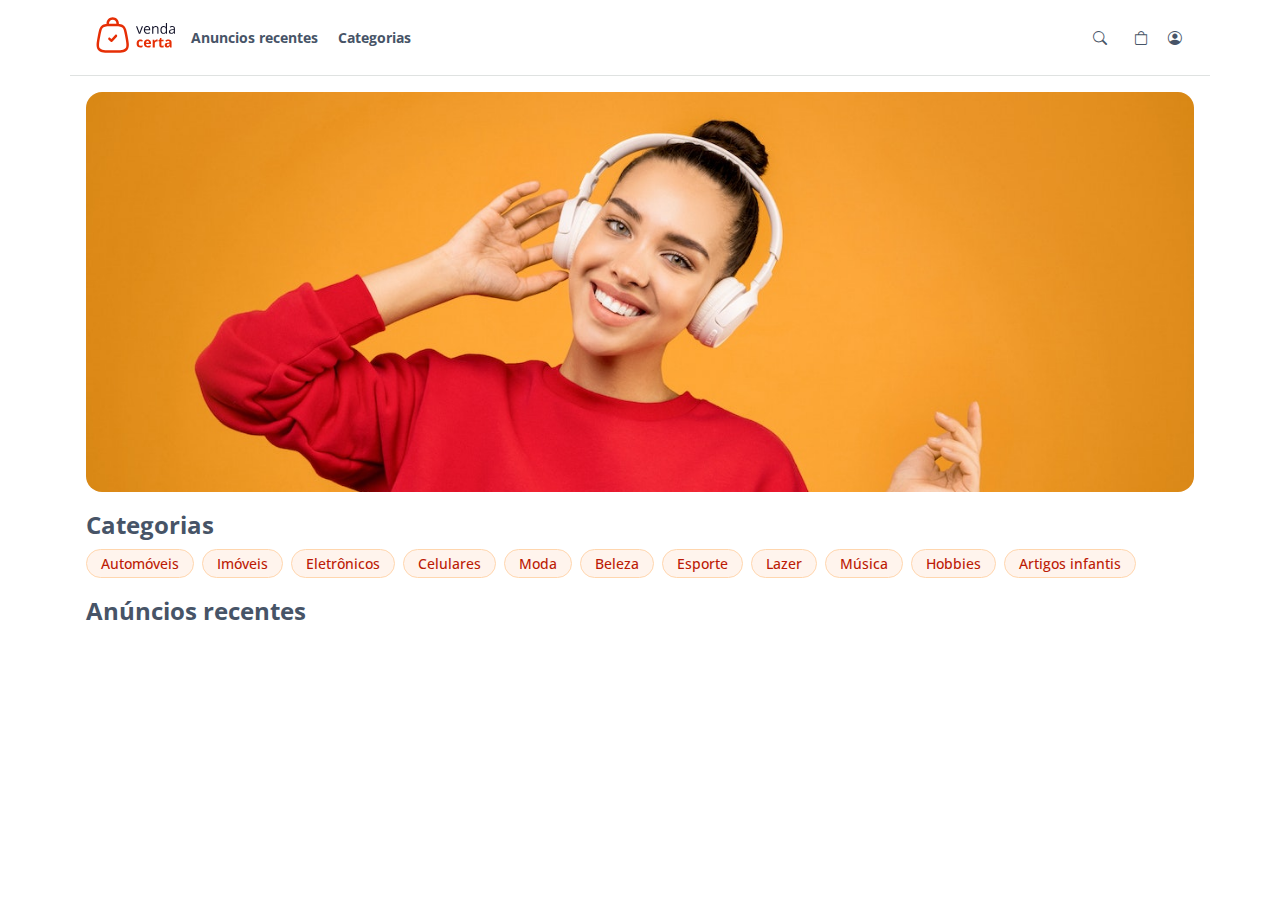
==== index.html @ 7d5f9c51 "[ADD] Category section" ====
<!DOCTYPE html>
<html lang="pt-BR">
  <head>
    <meta charset="UTF-8" />
    <meta name="viewport" content="width=device-width, initial-scale=1.0" />
    <link rel="stylesheet" href="/style/main.css" />
    <link rel="stylesheet" href="/style/navbar.css" />

    <link
      rel="shortcut icon"
      href="./assets/logo/favicon.ico"
      type="image/x-icon"
    />

    <!-- Bootstrap Icons -->
    <link
      rel="stylesheet"
      href="https://cdn.jsdelivr.net/npm/bootstrap-icons@1.10.5/font/bootstrap-icons.css"
    />
    <title>Venda Certa</title>
  </head>

  <body>
    <header>
      <nav class="navbar container">
        <a href="#" class="navbar__logo">
          <img src="./assets/logo/logo-default.svg" alt="Venda Certa logo" height="50"/>
        </a>

        <ul class="navbar__links list--none list--inline">
          <li class="navbar__link">
            <a href="#recent-announcements" class="link--no-underline"
              >Anuncios recentes</a
            >
          </li>
          <li class="navbar__link">
            <a href="#category" class="link--no-underline">Categorias</a>
          </li>
        </ul>

        

        <ul class="navbar__cta list--none list--inline">
          <li>
            <button class="fab fab--md" onclick="modalSearchbar()">
              <i class="bi bi-search"></i>
            </button>
          </li>

          <li class="navbar__link">
            <a href="#" class="link--no-underline"
              ><i class="bi bi-bag"></i></a
            >
          </li>
          <li class="navbar__link">
            <a href="login.html" class="link--no-underline"
              ><i class="bi bi-person-circle"></i></a
            >
          </li>

          <li>
            <button class="fab fab--md navbar__toggle" onclick="openHamburgerMenu()">
              <i class="bi bi-list"></i>
            </button>
          </li>
        </ul>

        
      </nav>
    </header>

    <main>
      <div id="searchbar" class="search-wrapper">
        <form method="post">
          <div class="container search-wrapper__button--close">
            <!-- CLOSE MODAL BUTTON -->
            <button type="button"
              class="fab fab--white fab--xl"
              onclick="closeModalSearchbar()"
            >
              <i class="bi bi-x-lg"></i>
            </button>
          </div>
          <div class="container search-wrapper__dropdown">
            <div class="search-wrapper__fields">
              <!-- FILTER BUTTON -->
              <button type="button"
                class="search-wrapper__button--filter button--md button-icon--right"
                onclick="openSearchDrowpdown()"
              >
                Filtrar <i class="bi bi-filter"></i>
              </button>

              <!-- FILTER INPUT -->
              <input
                class="input--md search-wrapper__input"
                type="text"
                name="search-input"
                id="search-input"
                placeholder="Procurar por..."
              />

              <!-- SUBMIT BUTTON -->
              <button type="submit"
                class="search-wrapper__button--submit button--primary button--md fab--sm"
              >
                <i class="bi bi-search"></i>
              </button>
            </div>

            <!-- DROPDOWN -->
            <div id="searchbar-dropdown" class="search-wrapper__filters">
              <h3 class="section__title">Filtrar por:</h3>
              <section>
                <h4 class="section__subtitle">Palavra chave</h4>

                <div class="radio-inputs">
                  <label class="radio">
                    <input type="radio" id="title" name="key-word" value="title" checked="" />
                    <span class="name">Título</span>
                  </label>
                  <label class="radio">
                    <input type="radio" id="description" name="key-word" value="description"/>
                    <span class="name">Descrição</span>
                  </label>
                </div>
              </section>

              <section>
                <h4 class="section__subtitle">Valor</h4>

                <div class="form-field--inline">
                  <div class="form-field">
                    <label for="min-value">Mínimo</label>
                    <input
                      class="input--md"
                      type="text"
                      name="min-value"
                      id="min-value"
                    />
                  </div>
                  <div class="form-field">
                    <label for="max-value">Máximo</label>
                    <input
                      class="input--md"
                      type="text"
                      name="max-value"
                      id="max-value"
                    />
                  </div>
                </div>
              </section>

              <section>
                <h4 class="section__subtitle">Categoria</h4>

                <div class="form-field">
                  <select class="input--md" name="category" id="category">
                    <option value="">Todas as categorias</option>
                    <option value="automoveis">Automóveis</option>
                    <option value="imoveis">Imóveis</option>
                    <option value="eletronicos">Eletrônicos</option>
                    <option value="celulares">Celulares</option>
                    <option value="moda">Moda</option>
                    <option value="beleza">Beleza</option>
                    <option value="esporte">Esporte</option>
                    <option value="lazer">Lazer</option>
                    <option value="musica">Música</option>
                    <option value="hobbies">Hobbies</option>
                    <option value="artigos-infantis">Artigos infantis</option>
                  </select>
                </div>
              </section>
            </div>
          </div>
        </form>
      </div>

      <section class="container">
        <div class="hero"></div>
      </section>

      <!-- <div class="container">
        <span class="badge badge--blue"> Computadores </span>
        <span class="badge badge--green"> Celulares </span>
        <span class="badge badge--orange"> Eletrônicos </span>
        <ul class="breadcrumb list--none list--inline">
          <li class="breadcrumb__link">
            <a class="link--no-underline" href="#">Home</a>
          </li>
          <li class="breadcrumb__link">
            <a class="link--no-underline" href="#">Anúncios</a>
          </li>
          <li class="breadcrumb__link breadcrumb__link--active">
            <a class="link--no-underline" href="#">Categorias</a>
          </li>
        </ul>
      </div> -->

      <section class="container">
        <div id="category" class="category">
          <h2 class="section__title">Categorias</h2>
  
          <ul class="category__list list--none list--inline">
            <li class="badge badge--orange">Automóveis</li>
            <li class="badge badge--orange">Imóveis</li>
            <li class="badge badge--orange">Eletrônicos</li>
            <li class="badge badge--orange">Celulares</li>
            <li class="badge badge--orange">Moda</li>
            <li class="badge badge--orange">Beleza</li>
            <li class="badge badge--orange">Esporte</li>
            <li class="badge badge--orange">Lazer</li>
            <li class="badge badge--orange">Música</li>
            <li class="badge badge--orange">Hobbies</li>
            <li class="badge badge--orange">Artigos infantis</li>
          </ul>
        </div>
      </section>

      <section class="container">
        <div id="recent-announcements" class="recent-announcements">
          <h2 class="section__title">Anúncios recentes</h2>
        </div>
      </section>
    </main>

    <footer></footer>

    <script src="./js/searchbar-modal.js"></script>
    <script src="./js/searchbar-dropdown.js"></script>
    <script src="./js/hamburger-menu.js"></script>
  </body>
</html>
---- style/main.css ----
/* X-Small devices (portrait phones, less than 576px)
 No media query for `xs` since this is the default in Bootstrap */

@import url("https://fonts.googleapis.com/css2?family=Open+Sans:ital,wght@0,300;0,400;0,500;0,600;0,700;0,800;1,300;1,400;1,500;1,600;1,700;1,800&display=swap");

:root {
  --orange-25: #fff9f5;
  --orange-50: #fff4ed;
  --orange-100: #ffe6d5;
  --orange-200: #ffd6ae;
  --orange-300: #ff9c66;
  --orange-400: #ff692e;
  --orange-500: #ff4405;
  --orange-600: #e62e05;
  --orange-700: #bc1b06;
  --orange-800: #97180c;
  --orange-900: #771a0d;
  --orange-950: #57130a;

  --red-25: #fffbfa;
  --red-50: #fef3f2;
  --red-100: #fee4e2;
  --red-200: #fecdca;
  --red-300: #fda29b;
  --red-400: #f97066;
  --red-500: #f04438;
  --red-600: #d92d20;
  --red-700: #b42318;
  --red-800: #912018;
  --red-900: #7a271a;
  --red-950: #55160c;

  --gray-25: #fcfcfd;
  --gray-50: #f9fafb;
  --gray-100: #f2f4f7;
  --gray-200: #eaecf0;
  --gray-300: #d0d5dd;
  --gray-400: #98a2b3;
  --gray-500: #667085;
  --gray-600: #475467;
  --gray-700: #344054;
  --gray-900: #101828;
  --gray-950: #0c111d;
}

* {
  box-sizing: border-box;
  margin: 0;
  padding: 0;

  font-family: "Open Sans", sans-serif;
  color: var(--gray-600);
}

h1,
h2,
h3,
h4,
h5 {
  color: var(--gray-900);
}

.list--none {
  list-style-type: none;
}

.list--inline li {
  display: inline-block;
}

.link--no-underline {
  text-decoration: none;
}

/* BUTTONS */
button {
  border-radius: 8px;
  border: none;
  cursor: pointer;
  font-weight: 600;
}

.button--sm {
  height: 37px;
  padding: 8px 12px;
  font-size: 14px;
}

.button--md {
  height: 41px;
  padding: 10px 20px;
  font-size: 14px;
}

.button--lg {
  height: 48px;
  padding: 12px 20px;
  font-size: 16px;
}

.button-icon--left i {
  margin-right: 8px;
}

.button-icon--right i {
  margin-left: 8px;
}

.fab {
  background-color: transparent;
}

.fab--xs {
  border-radius: 100%;
  width: 32px;
  height: 32px;
  padding: 4px;
  font-size: 12px;
}

.fab--sm {
  border-radius: 100%;
  width: 40px;
  height: 40px;
  padding: 8px;
  font-size: 14px;
}

.fab--md {
  border-radius: 100%;
  width: 44px;
  height: 44px;
  padding: 10px;
  font-size: 14px;
}

.fab--lg {
  border-radius: 100%;
  width: 48px;
  height: 48px;
  padding: 12px;
  font-size: 16px;
}

.fab--xl {
  border-radius: 100%;
  width: 52px;
  height: 52px;
  padding: 14px;
  font-size: 16px;
}

.fab--white i {
  color: #fff;
}

.fab:hover i {
  color: var(--orange-600);
}

.button--primary {
  color: #fff;
  background-color: var(--orange-600);
}

.button--primary:hover {
  background-color: var(--orange-700);
}

.button--primary:focus {
  outline: 3px solid var(--orange-100);
}

.button--primary:disabled {
  background-color: var(--orange-200);
}

.button--primary i {
  color: #fff;
}

.button--secundary {
  color: var(--orange-700);
  background-color: #fff;
}

.button--secundary:hover {
  color: var(--orange-800);
  background-color: var(--orange-50);
}

.button--secundary:focus {
  color: var(--orange-700);
  background-color: var(--orange-100);
}

.button--secundary:disabled {
  color: var(--gray-300);
  background-color: #fff;
}

.button--outline {
  color: var(--gray-700);
  background-color: #fff;
  border: 1px solid var(--orange-300);
}

.button--outline:hover {
  background-color: var(--orange-50);
}

.button--outline:focus {
  background-color: #fff;
  border: 1px solid var(--orange-300);
  outline: 3px solid var(--orange-100);
}

.button--outline:disabled {
  color: var(--gray-300);
  background-color: #fff;
  border: 1px solid var(--orange-200);
}

/* FORM */
.form-field {
  display: flex;
  flex-direction: column;
  gap: 6px;
  margin-bottom: 24px;
}

.form-field--inline {
  display: flex;
  flex-direction: row;
  margin-bottom: 16px;
}

.label {
  color: var(--gray-700);
  font-weight: 500;
}

.hint {
  color: var(--gray-600);
  font-size: 14px;
  font-style: normal;
  font-weight: 400;
  line-height: 20px;
}

.hint--error {
  color: var(--red-500);
  font-size: 14px;
  font-style: normal;
  font-weight: 400;
  line-height: 20px;
}

::placeholder {
  color: var(--gray-500);
}

input:is([type=text], [type=email], [type=password], [type=search]),
select,
textarea {
  background-color: #fff;
  border-radius: 8px;
  border: 1px solid var(--gray-300);
  box-shadow: 0px 1px 2px 0px rgba(16, 24, 40, 0.05);
  font: normal 16px/120% "Open Sans", sans-serif;
  color: var(--gray-900);
}

input:focus-visible,
select:focus-visible,
textarea:focus-visible {
  border: 1px solid var(--orange-300);
  box-shadow: 0px 0px 0px 4px var(--orange-100),
    0px 1px 2px 0px rgba(16, 24, 40, 0.05);
  outline: none;
}

input:invalid,
select:invalid,
textarea:invalid {
  border: 1px solid var(--red-300);
  box-shadow: 0px 1px 2px 0px rgba(16, 24, 40, 0.05);
  outline: none;
}

input:invalid:focus-visible {
  box-shadow: 0px 0px 0px 4px var(--red-100),
    0px 1px 2px 0px rgba(16, 24, 40, 0.05);
}

.input--md {
  padding: 10px 14px;
}

/* BREADCRUMB */
.breadcrumb__link a {
  color: var(--gray-600);
  font-weight: 500;
}

.breadcrumb__link::after {
  content: url(../assets/icons/chevron-right.svg);
  margin: 0 8px;
}

.breadcrumb__link:last-child:after {
  content: none;
}

.breadcrumb__link--active a {
  color: var(--gray-700);
  font-weight: 600;
}

/* BADGES */
.badge {
  font-size: 14px;
  font-weight: 500;

  margin-right: 8px;
  padding: 4px 14px;
  border: 1px solid;
  border-radius: 16px;
  white-space: nowrap;
}

.badge--orange {
  background-color: var(--orange-50);
  border-color: var(--orange-200);
  color: var(--orange-700);
}

/* SEARCHBAR */
.search-wrapper {
  display: none;
  position: fixed;
  z-index: 1;
  left: 0;
  top: 0;
  width: 100%;
  height: 100%;
  overflow: auto;
  background-color: rgb(0, 0, 0);
  background-color: rgba(0, 0, 0, 0.6);

  padding: 8px;
}

.search-wrapper__fields {
  display: flex;
  justify-content: space-between;
  align-items: center;
  background-color: #fff;
  border-radius: 25px;
}

.search-wrapper__fields input {
  width: calc(100% - 150px);
  border: none;
  box-shadow: none;
}

:is(.search-wrapper__fields) :is(button, input):focus-visible {
  border: none;
  box-shadow: none;
  outline: none;
}

.search-wrapper__fields button:active {
  border: none;
  box-shadow: none;
  outline: none;
}

.search-wrapper__button--filter,
.search-wrapper__button--submit {
  height: 41px;
  border-radius: 25px;
}

.search-wrapper__button--close {
  display: flex;
  justify-content: end;
}

.search-wrapper__dropdown {
  position: relative;
}

.search-wrapper__filters {
  display: none;
  position: absolute;
  top: 48px;

  width: 100%;
  background-color: #fff;
  border-radius: 16px;
  padding: 16px;
}

.search-wrapper__filters > section {
  margin-bottom: 16px;
}

.category {
  margin-bottom: 16px;
}

.category__list {
  display: flex;
  flex-wrap: nowrap;
  justify-content: flex-start;
  align-items: center;
  overflow: auto;
}

/* GENERAL CLASSES */

.section__title {
  color: var(--gray-600);
  margin-bottom: 8px;
}

.section__subtitle {
  color: var(--gray-600);
  margin-bottom: 8px;
}

/* HERO */

.hero {
  width: 100%;
  height: 400px;
  background: var(--orange-100) url("../assets/images/girl-headphone.jpg") no-repeat center;
  background-size: cover;
  margin: 16px 0;
}

main > section {
  padding: 0 16px;
}

/* BOOTSTRAP CLASSES */
.w-100 {
  width: 100%;
}

.vw-100 {
  width: 100vw;
}

.vh-100 {
  width: 100vh;
}

.show {
  display: block;
}
.open {
  display: flex !important;
}

.container,
.container-sm,
.container-md,
.container-lg,
.container-xl,
.container-xxl,
.container-fluid {
  width: 100%;
  margin: auto;
}

.radio-inputs {
  position: relative;
  display: flex;
  flex-wrap: wrap;
  border-radius: 8px;
  background-color: var(--gray-50);
  box-shadow: 0px 1px 2px 0px rgba(16, 24, 40, 0.05);
  padding: 4px;
  max-width: 100%;
  font-size: 14px;
}

.radio-inputs .radio {
  flex: 1 1 auto;
  text-align: center;
}

.radio-inputs .radio input {
  display: none;
}

.radio-inputs .radio .name {
  display: flex;
  cursor: pointer;
  align-items: center;
  justify-content: center;
  border-radius: 8px;
  border: none;
  padding: 10px 20px;
  height: 41px;
  color: var(--gray-700);
  transition: all .15s ease-in-out;
}

.radio-inputs .radio input:checked+.name {
  color: var(--orange-700);
  background-color: var(--orange-100);
  font-family: 600;
}

.form-field--inline {
  display: flex;
  flex-wrap: wrap;
  gap: 8px;
}
.form-field--inline .form-field {
  flex: 1;
  margin: 0;
}




/* Small devices (landscape phones, 576px and up) */
@media (min-width: 576px) {

  .container,
  .container-sm {
    width: 540px;
  }

  .container-md,
  .container-lg,
  .container-xl,
  .container-xxl,
  .container-fluid {
    width: 100%;
  }
}

/* Medium devices (tablets, 768px and up) */
@media (min-width: 768px) {
  .hero {
    border-radius: 16px;
  }

  .container,
  .container-sm,
  .container-md {
    width: 720px;
  }

  .container-lg,
  .container-xl,
  .container-xxl,
  .container-fluid {
    width: 100%;
  }

  .radio-inputs {
    width: calc(50% - 8px);
  }
}

/* Large devices (desktops, 992px and up) */
@media (min-width: 992px) {

  .container,
  .container-sm,
  .container-md,
  .container-lg {
    width: 960px;
  }

  .container-xl,
  .container-xxl,
  .container-fluid {
    width: 100%;
  }
}

/* X-Large devices (large desktops, 1200px and up) */
@media (min-width: 1200px) {

  .container,
  .container-sm,
  .container-md,
  .container-lg,
  .container-xl {
    width: 1140px;
  }

  .container-xxl,
  .container-fluid {
    width: 100%;
  }
}

/* XX-Large devices (larger desktops, 1400px and up) */
@media (min-width: 1400px) {

  .container,
  .container-sm,
  .container-md,
  .container-lg,
  .container-xl,
  .container-xxl {
    width: 1320px;
  }

  .container-fluid {
    width: 100%;
  }
}
---- style/navbar.css ----
header {
    width: 100%;
}

.navbar {
    display: flex;
    flex-wrap: wrap;
    /* justify-content: space-between; */
    align-items: center;
    padding: 10px 16px;
    border-bottom: 1px solid #dfe2e1;
}

.navbar__logo {
    margin-right: auto;
    order: 1;
}

.navbar__cta {
    order: 2;
}

.navbar__links {
    display: none;
    width: 100%;
    /* display: flex; */
    flex-direction: column;
    justify-content: center;
    align-items: flex-end;
    margin-right: auto;
    order: 3;
}

.navbar__link>* {
    font-size: 0.875rem;
    font-weight: 700;
    color: var(--gray-600);
    line-height: 1.8;
    padding: 0.5rem;
}

.navbar__link:hover > .link--no-underline,
.link--no-underline:hover > * {
    color: var(--orange-600);
}

.navbar__toggle {
    display: block;
}


/* Small devices (landscape phones, 576px and up) */
@media (min-width: 576px) {
    .navbar__cta {
        order: 3;
    }
    .navbar__links {
        order: 2;
        width: max-content;
    }
    .navbar__links {
        flex-direction: row;
    }

}

/* Medium devices (tablets, 768px and up) */
@media (min-width: 768px) {
    .navbar__logo {
        margin-right: 0;
    }

    .navbar__links {
        display: block;
    }

    .navbar__toggle {
        display: none;
    }
}

/* Large devices (desktops, 992px and up) */
@media (min-width: 992px) {}

/* X-Large devices (large desktops, 1200px and up) */
@media (min-width: 1200px) {}

/* XX-Large devices (larger desktops, 1400px and up) */
@media (min-width: 1400px) {}
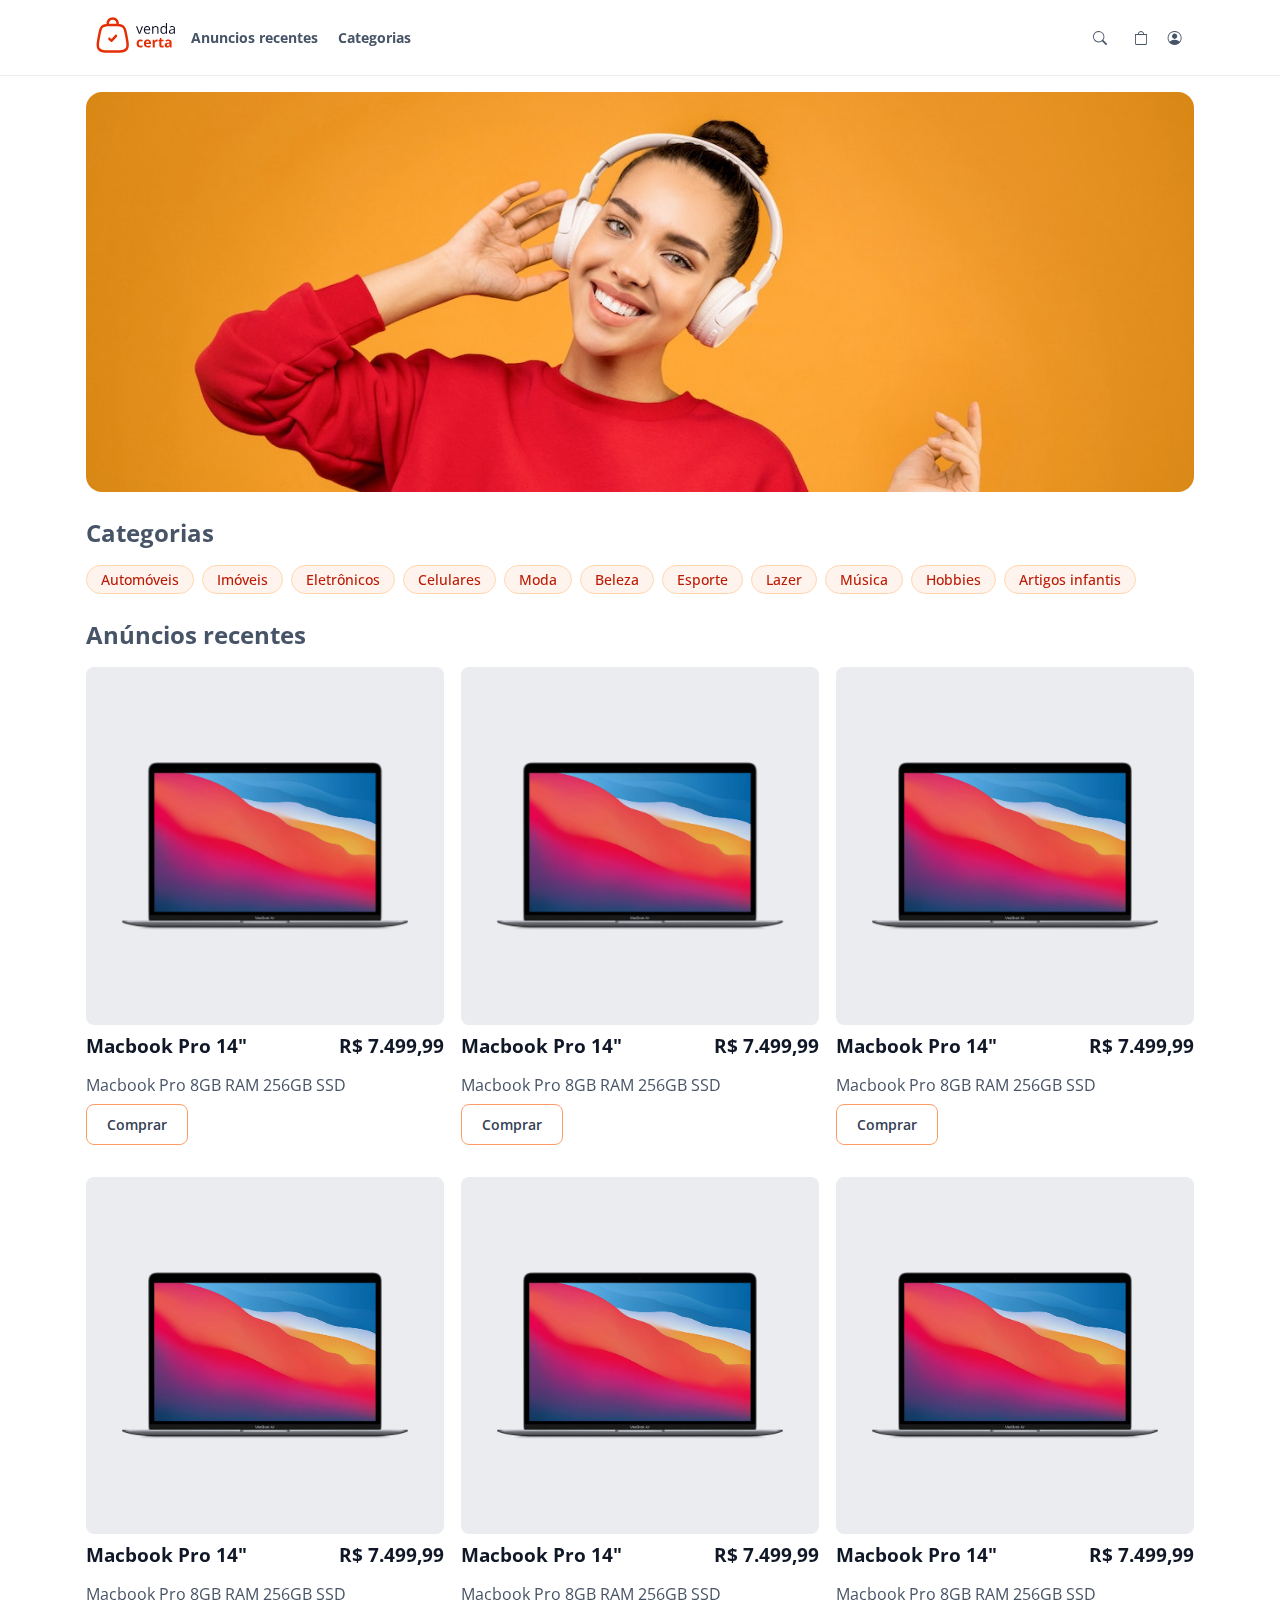
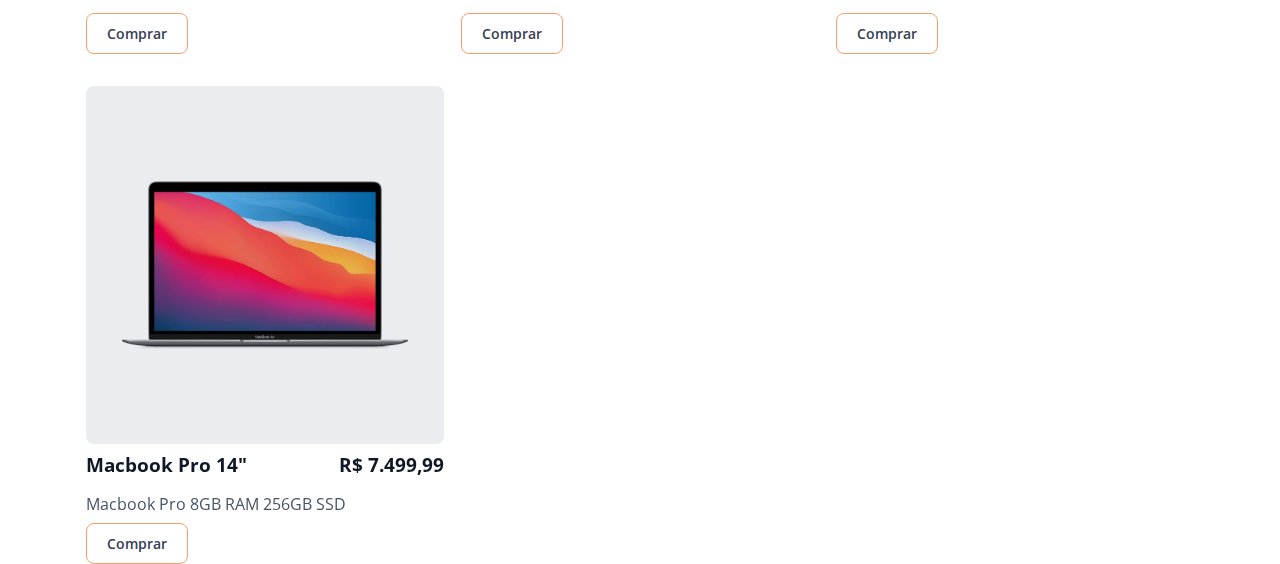
==== commit 5bec7944: "[ADD] Product-card component" ====
--- a/index.html
+++ b/index.html
@@ -24,7 +24,11 @@
     <header>
       <nav class="navbar container">
         <a href="#" class="navbar__logo">
-          <img src="./assets/logo/logo-default.svg" alt="Venda Certa logo" height="50"/>
+          <img
+            src="./assets/logo/logo-default.svg"
+            alt="Venda Certa logo"
+            height="50"
+          />
         </a>
 
         <ul class="navbar__links list--none list--inline">
@@ -34,11 +38,9 @@
             >
           </li>
           <li class="navbar__link">
-            <a href="#category" class="link--no-underline">Categorias</a>
+            <a href="#categories" class="link--no-underline">Categorias</a>
           </li>
         </ul>
-
-        
 
         <ul class="navbar__cta list--none list--inline">
           <li>
@@ -48,24 +50,23 @@
           </li>
 
           <li class="navbar__link">
-            <a href="#" class="link--no-underline"
-              ><i class="bi bi-bag"></i></a
-            >
+            <a href="#" class="link--no-underline"><i class="bi bi-bag"></i></a>
           </li>
           <li class="navbar__link">
             <a href="login.html" class="link--no-underline"
-              ><i class="bi bi-person-circle"></i></a
+              ><i class="bi bi-person-circle"></i
+            ></a>
+          </li>
+
+          <li>
+            <button
+              class="fab fab--md navbar__toggle"
+              onclick="openHamburgerMenu()"
             >
-          </li>
-
-          <li>
-            <button class="fab fab--md navbar__toggle" onclick="openHamburgerMenu()">
               <i class="bi bi-list"></i>
             </button>
           </li>
         </ul>
-
-        
       </nav>
     </header>
 
@@ -74,7 +75,8 @@
         <form method="post">
           <div class="container search-wrapper__button--close">
             <!-- CLOSE MODAL BUTTON -->
-            <button type="button"
+            <button
+              type="button"
               class="fab fab--white fab--xl"
               onclick="closeModalSearchbar()"
             >
@@ -84,7 +86,8 @@
           <div class="container search-wrapper__dropdown">
             <div class="search-wrapper__fields">
               <!-- FILTER BUTTON -->
-              <button type="button"
+              <button
+                type="button"
                 class="search-wrapper__button--filter button--md button-icon--right"
                 onclick="openSearchDrowpdown()"
               >
@@ -101,7 +104,8 @@
               />
 
               <!-- SUBMIT BUTTON -->
-              <button type="submit"
+              <button
+                type="submit"
                 class="search-wrapper__button--submit button--primary button--md fab--sm"
               >
                 <i class="bi bi-search"></i>
@@ -116,11 +120,22 @@
 
                 <div class="radio-inputs">
                   <label class="radio">
-                    <input type="radio" id="title" name="key-word" value="title" checked="" />
+                    <input
+                      type="radio"
+                      id="title"
+                      name="key-word"
+                      value="title"
+                      checked=""
+                    />
                     <span class="name">Título</span>
                   </label>
                   <label class="radio">
-                    <input type="radio" id="description" name="key-word" value="description"/>
+                    <input
+                      type="radio"
+                      id="description"
+                      name="key-word"
+                      value="description"
+                    />
                     <span class="name">Descrição</span>
                   </label>
                 </div>
@@ -198,9 +213,9 @@
       </div> -->
 
       <section class="container">
-        <div id="category" class="category">
+        <div id="categories" class="category">
           <h2 class="section__title">Categorias</h2>
-  
+
           <ul class="category__list list--none list--inline">
             <li class="badge badge--orange">Automóveis</li>
             <li class="badge badge--orange">Imóveis</li>
@@ -220,6 +235,114 @@
       <section class="container">
         <div id="recent-announcements" class="recent-announcements">
           <h2 class="section__title">Anúncios recentes</h2>
+
+          <div class="recent-announcements__list">
+            <a href="" class="product-card link--no-underline">
+              <div class="product-card__thumbnail-wrap">
+                <div class="product-card__image">
+                  <img src="./assets/images/products/macbook.jpg" alt="">
+                </div>
+              </div>
+
+              <div class="product-card__body">
+                <h3 class="product-card__title">Macbook Pro 14"</h3>
+                <h3 class="product-card__price">R$ 7.499,99</h3>
+                <p class="product-card__description">Macbook Pro 8GB RAM 256GB SSD</p>
+
+                <button class="button--md button--outline">Comprar</button>
+              </div>
+            </a>
+            <a href="" class="product-card link--no-underline">
+              <div class="product-card__thumbnail-wrap">
+                <div class="product-card__image">
+                  <img src="./assets/images/products/macbook.jpg" alt="">
+                </div>
+              </div>
+
+              <div class="product-card__body">
+                <h3 class="product-card__title">Macbook Pro 14"</h3>
+                <h3 class="product-card__price">R$ 7.499,99</h3>
+                <p class="product-card__description">Macbook Pro 8GB RAM 256GB SSD</p>
+
+                <button class="button--md button--outline">Comprar</button>
+              </div>
+            </a>
+            <a href="" class="product-card link--no-underline">
+              <div class="product-card__thumbnail-wrap">
+                <div class="product-card__image">
+                  <img src="./assets/images/products/macbook.jpg" alt="">
+                </div>
+              </div>
+
+              <div class="product-card__body">
+                <h3 class="product-card__title">Macbook Pro 14"</h3>
+                <h3 class="product-card__price">R$ 7.499,99</h3>
+                <p class="product-card__description">Macbook Pro 8GB RAM 256GB SSD</p>
+
+                <button class="button--md button--outline">Comprar</button>
+              </div>
+            </a>
+            <a href="" class="product-card link--no-underline">
+              <div class="product-card__thumbnail-wrap">
+                <div class="product-card__image">
+                  <img src="./assets/images/products/macbook.jpg" alt="">
+                </div>
+              </div>
+
+              <div class="product-card__body">
+                <h3 class="product-card__title">Macbook Pro 14"</h3>
+                <h3 class="product-card__price">R$ 7.499,99</h3>
+                <p class="product-card__description">Macbook Pro 8GB RAM 256GB SSD</p>
+
+                <button class="button--md button--outline">Comprar</button>
+              </div>
+            </a>
+            <a href="" class="product-card link--no-underline">
+              <div class="product-card__thumbnail-wrap">
+                <div class="product-card__image">
+                  <img src="./assets/images/products/macbook.jpg" alt="">
+                </div>
+              </div>
+
+              <div class="product-card__body">
+                <h3 class="product-card__title">Macbook Pro 14"</h3>
+                <h3 class="product-card__price">R$ 7.499,99</h3>
+                <p class="product-card__description">Macbook Pro 8GB RAM 256GB SSD</p>
+
+                <button class="button--md button--outline">Comprar</button>
+              </div>
+            </a>
+            <a href="" class="product-card link--no-underline">
+              <div class="product-card__thumbnail-wrap">
+                <div class="product-card__image">
+                  <img src="./assets/images/products/macbook.jpg" alt="">
+                </div>
+              </div>
+
+              <div class="product-card__body">
+                <h3 class="product-card__title">Macbook Pro 14"</h3>
+                <h3 class="product-card__price">R$ 7.499,99</h3>
+                <p class="product-card__description">Macbook Pro 8GB RAM 256GB SSD</p>
+
+                <button class="button--md button--outline">Comprar</button>
+              </div>
+            </a>
+            <a href="" class="product-card link--no-underline">
+              <div class="product-card__thumbnail-wrap">
+                <div class="product-card__image">
+                  <img src="./assets/images/products/macbook.jpg" alt="">
+                </div>
+              </div>
+
+              <div class="product-card__body">
+                <h3 class="product-card__title">Macbook Pro 14"</h3>
+                <h3 class="product-card__price">R$ 7.499,99</h3>
+                <p class="product-card__description">Macbook Pro 8GB RAM 256GB SSD</p>
+
+                <button class="button--md button--outline">Comprar</button>
+              </div>
+            </a>
+          </div>
         </div>
       </section>
     </main>
--- a/style/main.css
+++ b/style/main.css
@@ -52,6 +52,10 @@
   color: var(--gray-600);
 }
 
+/* body {
+  min-height: 100%;
+} */
+
 h1,
 h2,
 h3,
@@ -403,7 +407,7 @@
   padding: 16px;
 }
 
-.search-wrapper__filters > section {
+.search-wrapper__filters>section {
   margin-bottom: 16px;
 }
 
@@ -423,7 +427,7 @@
 
 .section__title {
   color: var(--gray-600);
-  margin-bottom: 8px;
+  margin: 24px 0 16px;
 }
 
 .section__subtitle {
@@ -441,9 +445,83 @@
   margin: 16px 0;
 }
 
-main > section {
+main>section {
   padding: 0 16px;
 }
+
+.recent-announcements__list {
+  display: flex;
+  flex-wrap: wrap;
+  justify-content: space-between;
+  align-items: flex-start;
+  gap: 32px 8px;
+}
+
+.product-card {
+  max-width: calc(50% - 8px);
+}
+
+.product-card__thumbnail-wrap {
+  padding-top: 100%;
+  position: relative;
+  background-color: var(--gray-200);
+  border-radius: 8px;
+}
+
+
+.product-card__image {
+  position: absolute;
+  top: 0;
+  left: 0;
+  bottom: 0;
+  right: 0;
+  border-radius: 8px;
+
+  display: flex;
+  justify-content: center;
+  align-items: center;
+}
+
+.product-card__image>img {
+  width: 80%;
+  mix-blend-mode: multiply;
+  transition: all .2s ease-in-out;
+}
+
+.product-card:hover .product-card__image>img {
+  transform: scale(1.1);
+}
+
+.product-card__body {
+  display: flex;
+  flex-wrap: wrap;
+}
+
+.product-card__title {
+  flex-basis: 50%;
+  margin: 8px 0;
+  white-space: nowrap;
+  overflow: hidden;
+  text-overflow: ellipsis;
+}
+
+.product-card__price {
+  flex-basis: 50%;
+  text-align: end;
+  margin: 8px 0;
+  white-space: nowrap;
+  overflow: hidden;
+  text-overflow: ellipsis;
+}
+
+.product-card__description {
+  flex-basis: 100%;
+  margin: 8px 0;
+  white-space: nowrap;
+  overflow: hidden;
+  text-overflow: ellipsis;
+}
+
 
 /* BOOTSTRAP CLASSES */
 .w-100 {
@@ -461,6 +539,7 @@
 .show {
   display: block;
 }
+
 .open {
   display: flex !important;
 }
@@ -521,6 +600,7 @@
   flex-wrap: wrap;
   gap: 8px;
 }
+
 .form-field--inline .form-field {
   flex: 1;
   margin: 0;
@@ -543,6 +623,10 @@
   .container-xxl,
   .container-fluid {
     width: 100%;
+  }
+
+  .product-card {
+    max-width: calc(33% - 8px);
   }
 }
 
--- a/style/navbar.css
+++ b/style/navbar.css
@@ -1,5 +1,8 @@
 header {
     width: 100%;
+    background-color: #fff;
+    /* border-bottom: 1px solid #dfe2e1; */
+    border-bottom: 1px solid var(--gray-200);
 }
 
 .navbar {
@@ -8,7 +11,6 @@
     /* justify-content: space-between; */
     align-items: center;
     padding: 10px 16px;
-    border-bottom: 1px solid #dfe2e1;
 }
 
 .navbar__logo {
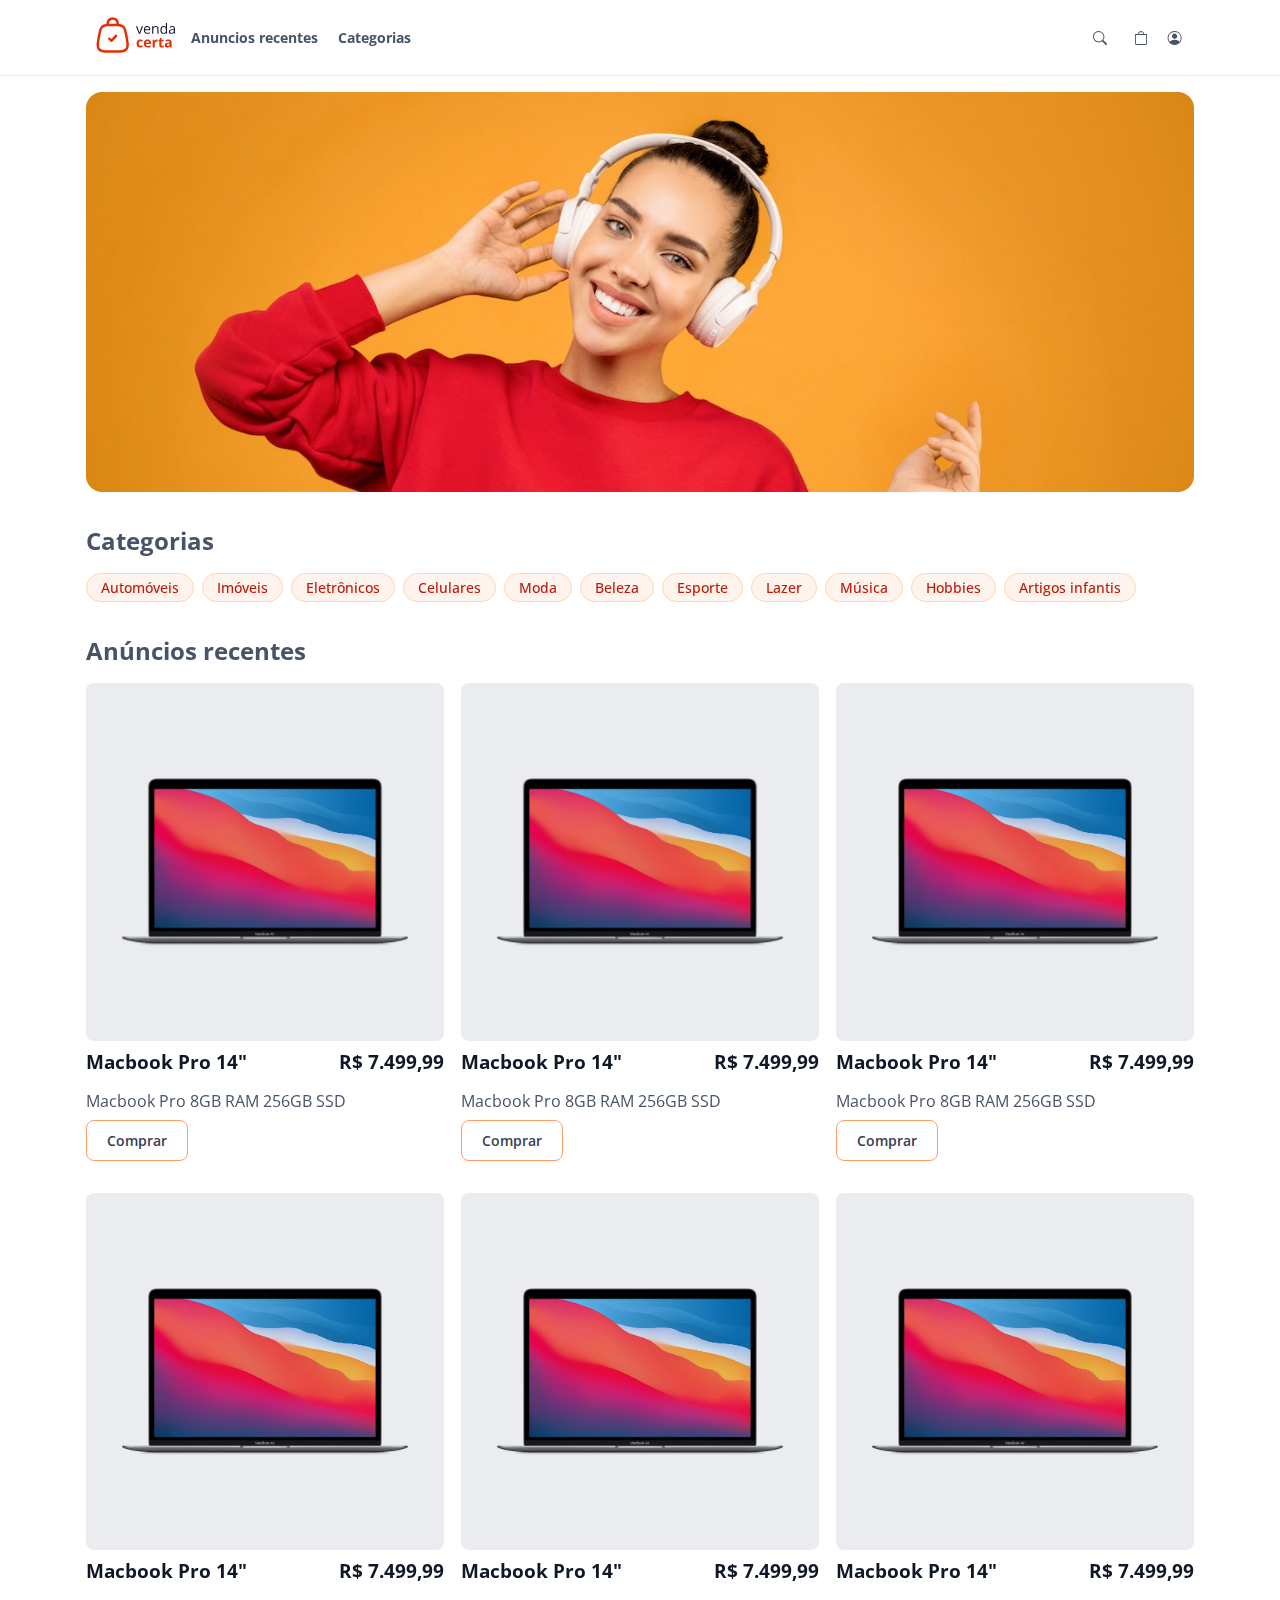
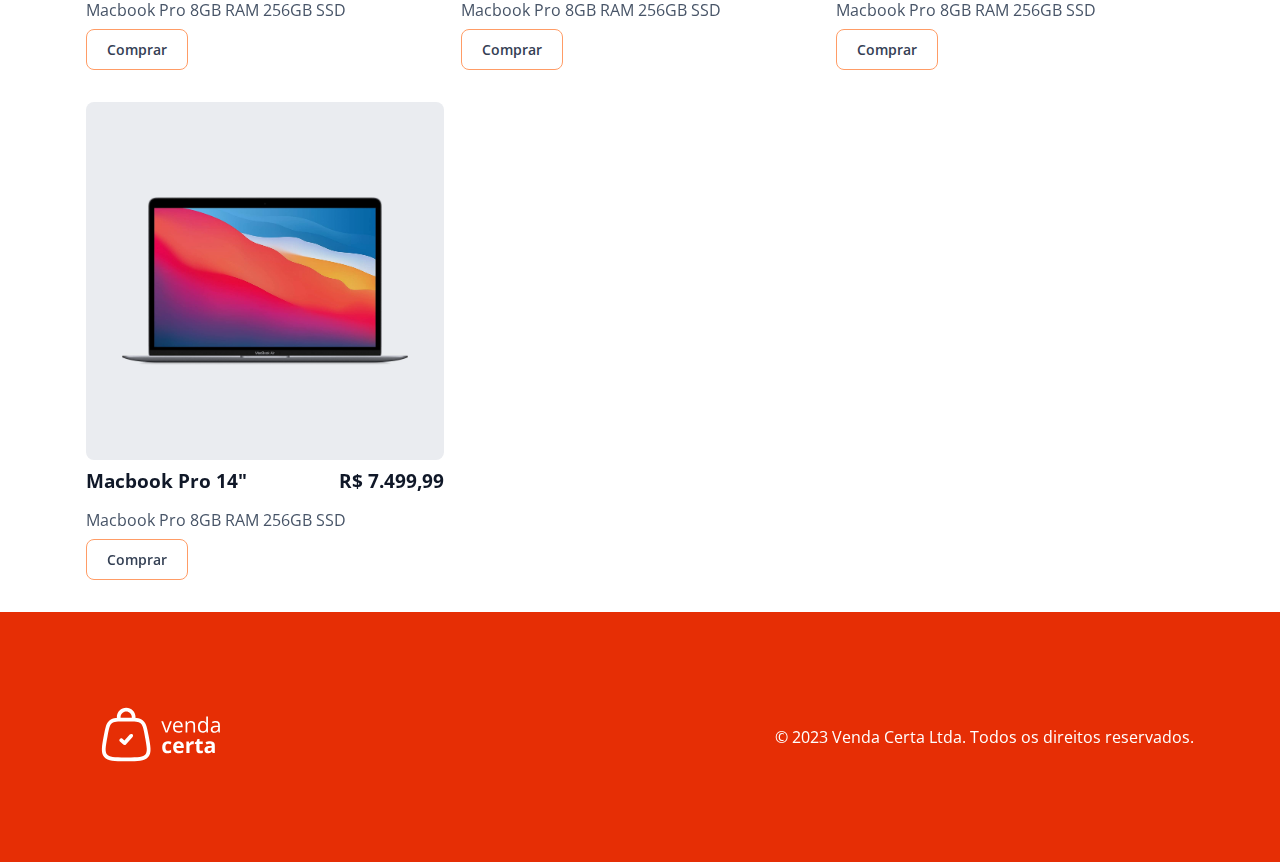
==== commit 19107e83: "[ADD] Footer component" ====
--- a/index.html
+++ b/index.html
@@ -5,6 +5,7 @@
     <meta name="viewport" content="width=device-width, initial-scale=1.0" />
     <link rel="stylesheet" href="/style/main.css" />
     <link rel="stylesheet" href="/style/navbar.css" />
+    <link rel="stylesheet" href="/style/footer.css" />
 
     <link
       rel="shortcut icon"
@@ -23,7 +24,7 @@
   <body>
     <header>
       <nav class="navbar container">
-        <a href="#" class="navbar__logo">
+        <a href="index.html" class="navbar__logo">
           <img
             src="./assets/logo/logo-default.svg"
             alt="Venda Certa logo"
@@ -347,7 +348,22 @@
       </section>
     </main>
 
-    <footer></footer>
+    <footer>
+      <div class="footer container">
+        <a href="index.html" class="footer__logo">
+          <img
+            src="./assets/logo/logo-dark.svg"
+            alt="Venda Certa logo"
+            height="75"
+          />
+        </a>
+
+        <p class="footer__copyright">
+          © 2023 Venda Certa Ltda. Todos os direitos reservados.
+        </p>
+
+      </div>
+    </footer>
 
     <script src="./js/searchbar-modal.js"></script>
     <script src="./js/searchbar-dropdown.js"></script>
--- a/style/main.css
+++ b/style/main.css
@@ -412,7 +412,7 @@
 }
 
 .category {
-  margin-bottom: 16px;
+  margin: 16px 0 32px;
 }
 
 .category__list {
@@ -442,11 +442,15 @@
   height: 400px;
   background: var(--orange-100) url("../assets/images/girl-headphone.jpg") no-repeat center;
   background-size: cover;
-  margin: 16px 0;
+  margin: 16px 0 32px;
 }
 
 main>section {
   padding: 0 16px;
+}
+
+.recent-announcements {
+  margin: 16px 0 32px;
 }
 
 .recent-announcements__list {
--- a/style/footer.css
+++ b/style/footer.css
@@ -0,0 +1,43 @@
+footer {
+    width: 100%;
+    height: 250px;
+    background-color: var(--orange-600);
+}
+
+.footer {
+    display: flex;
+    flex-wrap: wrap;
+    justify-content: center;
+    align-items: center;
+
+    height: 100%;
+    padding: 16px;
+}
+
+.footer__copyright {
+    color: #fff;
+    text-align: center;
+}
+
+/* Small devices (landscape phones, 576px and up) */
+@media (min-width: 576px) {}
+
+/* Medium devices (tablets, 768px and up) */
+@media (min-width: 768px) {
+    .footer {
+        justify-content: space-between;
+        align-items: center;
+    }
+    .footer__copyright {
+        text-align: end;
+    }
+}
+
+/* Large devices (desktops, 992px and up) */
+@media (min-width: 992px) {}
+
+/* X-Large devices (large desktops, 1200px and up) */
+@media (min-width: 1200px) {}
+
+/* XX-Large devices (larger desktops, 1400px and up) */
+@media (min-width: 1400px) {}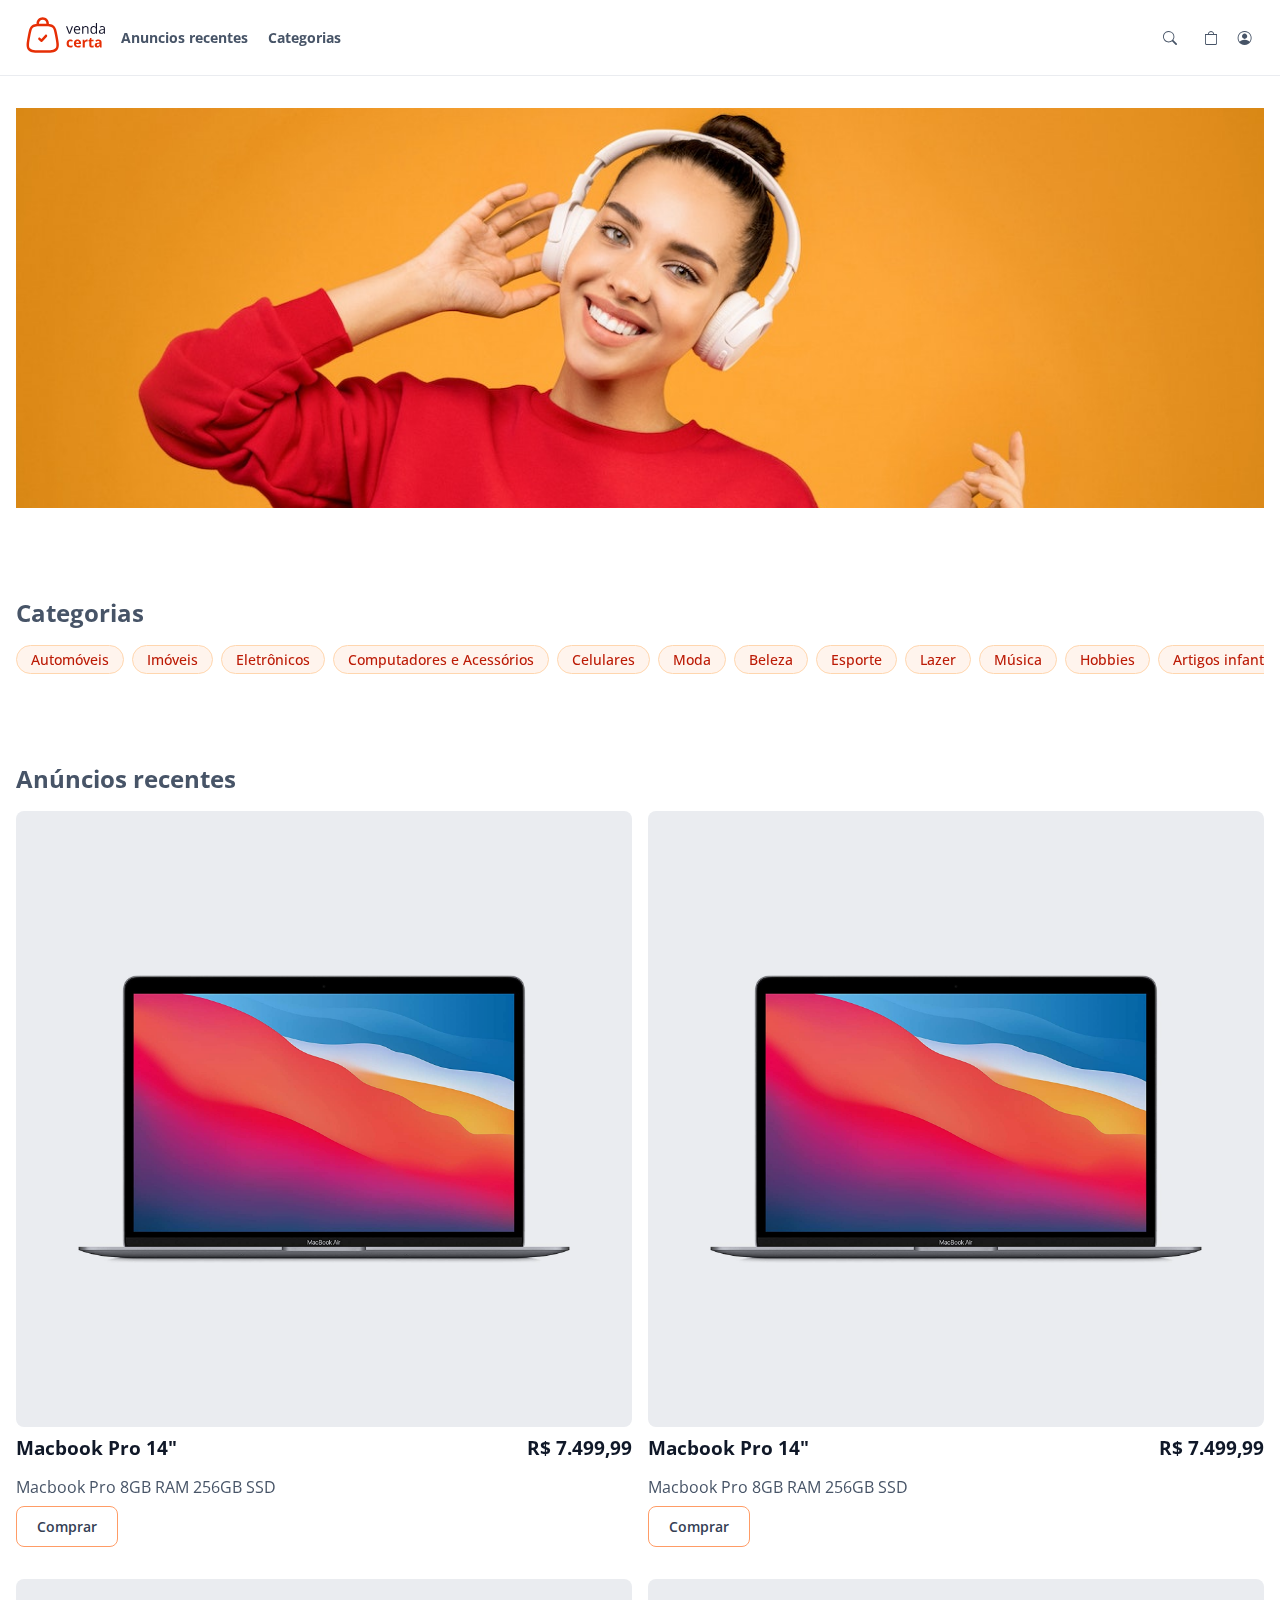
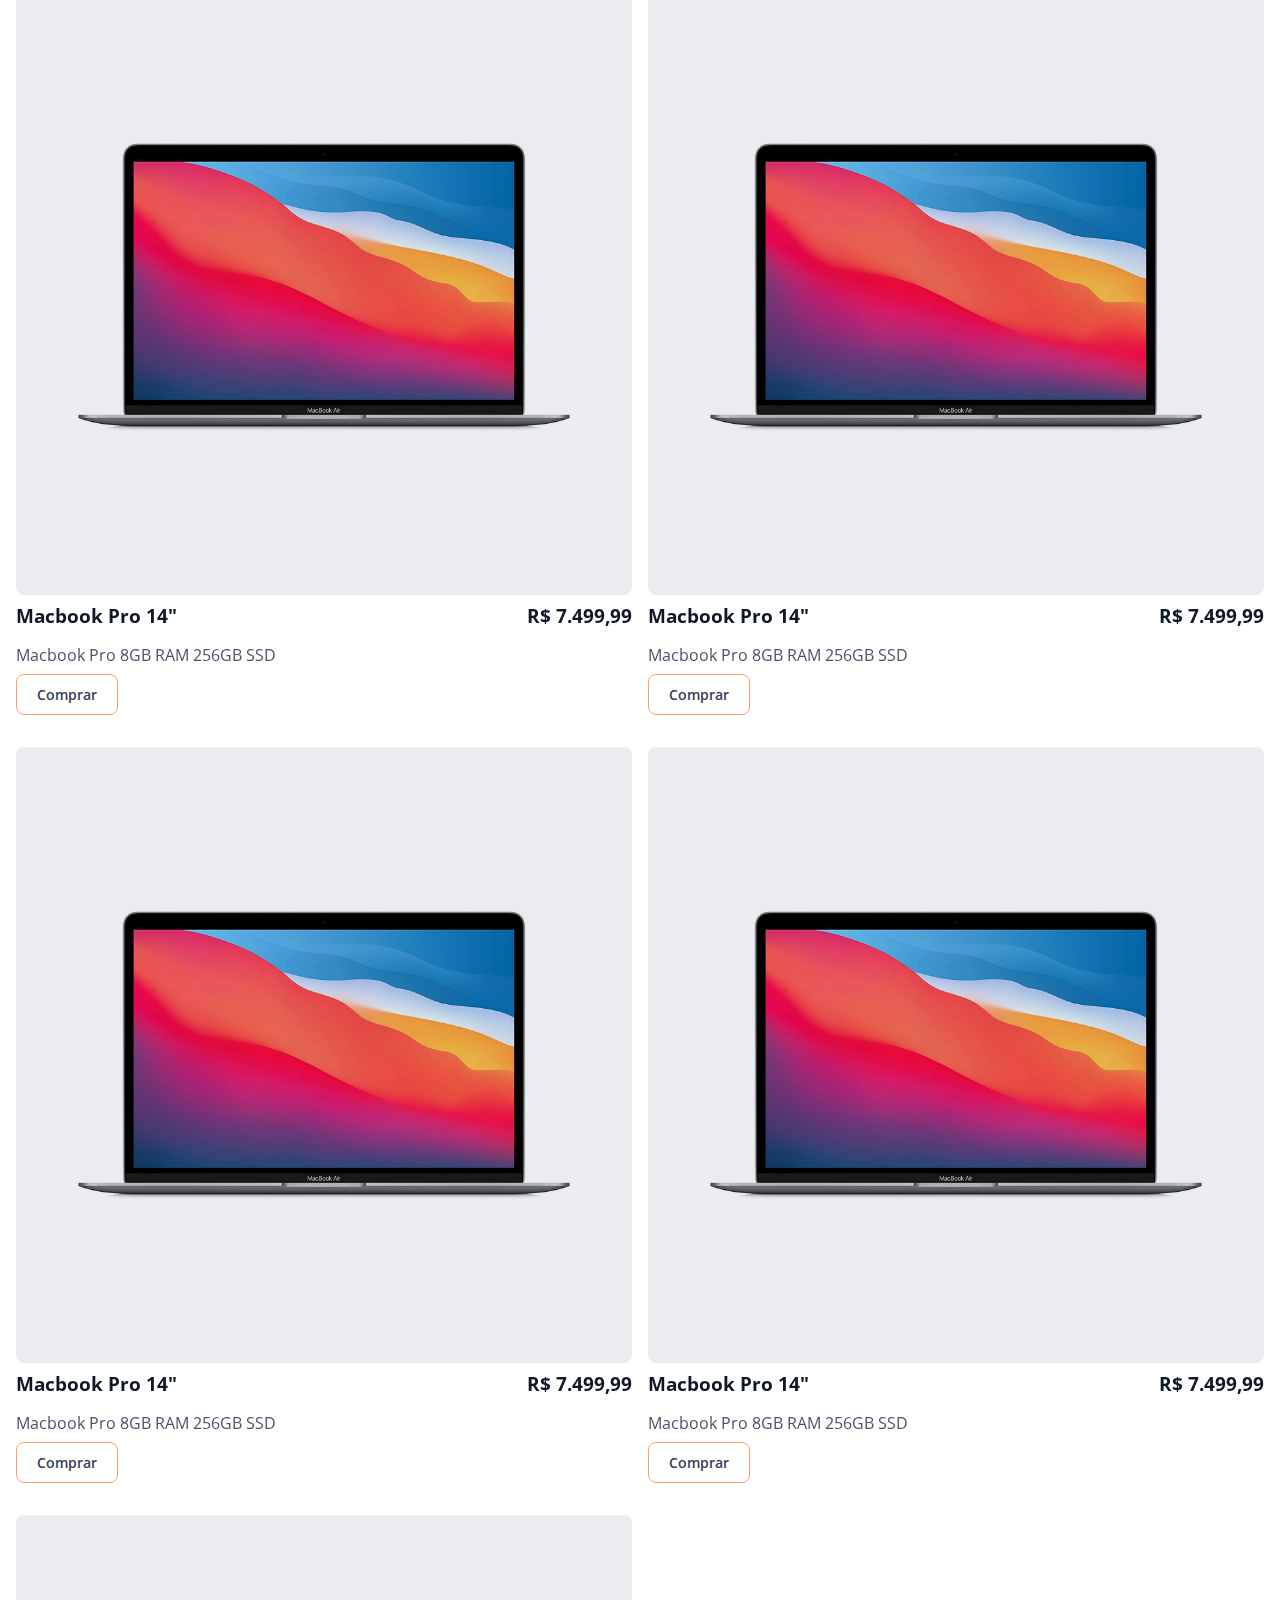
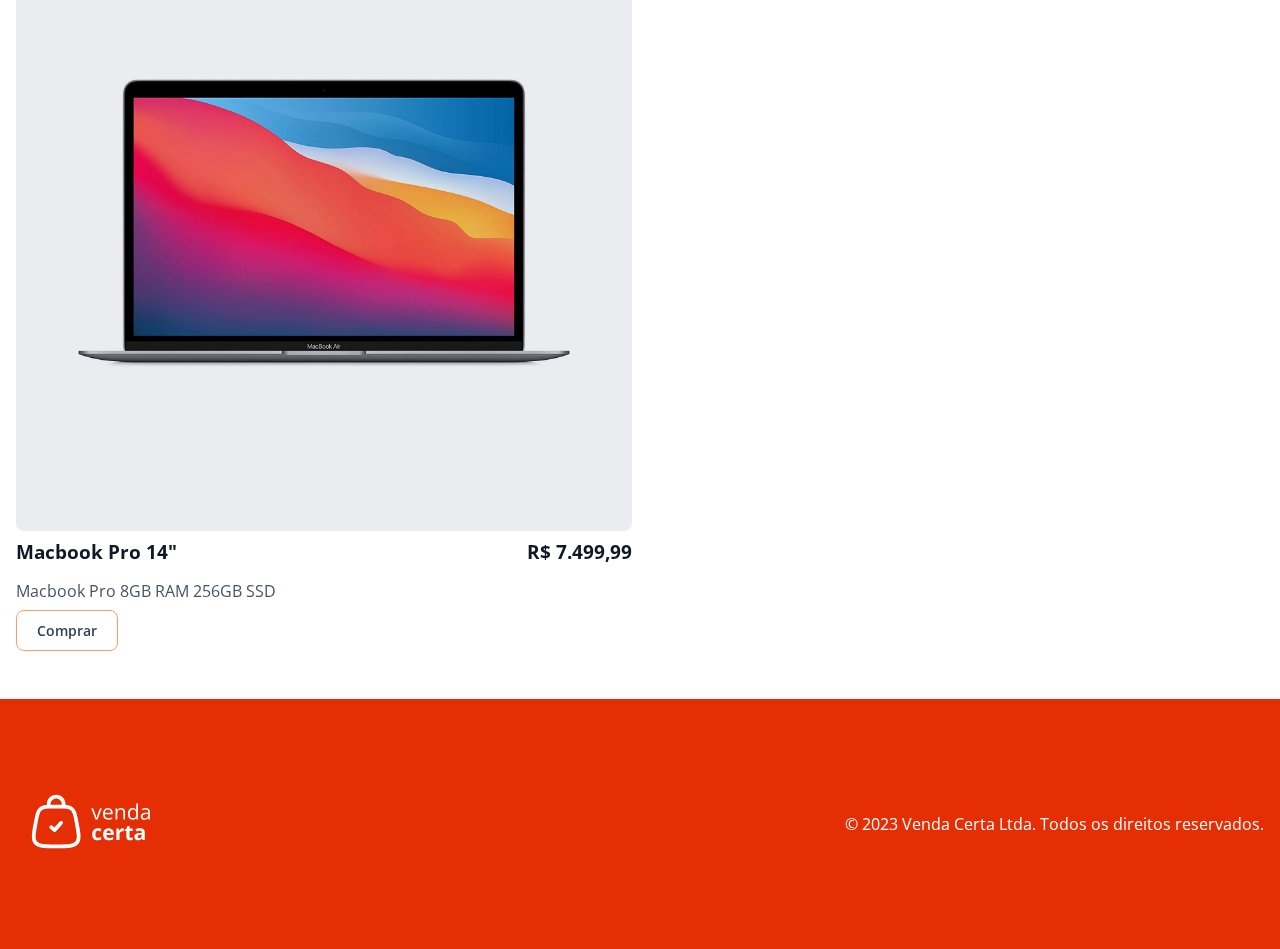
==== commit 32ae6186: "[ADD] Announcement page" ====
--- a/index.html
+++ b/index.html
@@ -221,6 +221,7 @@
             <li class="badge badge--orange">Automóveis</li>
             <li class="badge badge--orange">Imóveis</li>
             <li class="badge badge--orange">Eletrônicos</li>
+            <li class="badge badge--orange">Computadores e Acessórios</li>
             <li class="badge badge--orange">Celulares</li>
             <li class="badge badge--orange">Moda</li>
             <li class="badge badge--orange">Beleza</li>
@@ -238,97 +239,97 @@
           <h2 class="section__title">Anúncios recentes</h2>
 
           <div class="recent-announcements__list">
-            <a href="" class="product-card link--no-underline">
-              <div class="product-card__thumbnail-wrap">
-                <div class="product-card__image">
-                  <img src="./assets/images/products/macbook.jpg" alt="">
-                </div>
-              </div>
-
-              <div class="product-card__body">
-                <h3 class="product-card__title">Macbook Pro 14"</h3>
-                <h3 class="product-card__price">R$ 7.499,99</h3>
-                <p class="product-card__description">Macbook Pro 8GB RAM 256GB SSD</p>
-
-                <button class="button--md button--outline">Comprar</button>
-              </div>
-            </a>
-            <a href="" class="product-card link--no-underline">
-              <div class="product-card__thumbnail-wrap">
-                <div class="product-card__image">
-                  <img src="./assets/images/products/macbook.jpg" alt="">
-                </div>
-              </div>
-
-              <div class="product-card__body">
-                <h3 class="product-card__title">Macbook Pro 14"</h3>
-                <h3 class="product-card__price">R$ 7.499,99</h3>
-                <p class="product-card__description">Macbook Pro 8GB RAM 256GB SSD</p>
-
-                <button class="button--md button--outline">Comprar</button>
-              </div>
-            </a>
-            <a href="" class="product-card link--no-underline">
-              <div class="product-card__thumbnail-wrap">
-                <div class="product-card__image">
-                  <img src="./assets/images/products/macbook.jpg" alt="">
-                </div>
-              </div>
-
-              <div class="product-card__body">
-                <h3 class="product-card__title">Macbook Pro 14"</h3>
-                <h3 class="product-card__price">R$ 7.499,99</h3>
-                <p class="product-card__description">Macbook Pro 8GB RAM 256GB SSD</p>
-
-                <button class="button--md button--outline">Comprar</button>
-              </div>
-            </a>
-            <a href="" class="product-card link--no-underline">
-              <div class="product-card__thumbnail-wrap">
-                <div class="product-card__image">
-                  <img src="./assets/images/products/macbook.jpg" alt="">
-                </div>
-              </div>
-
-              <div class="product-card__body">
-                <h3 class="product-card__title">Macbook Pro 14"</h3>
-                <h3 class="product-card__price">R$ 7.499,99</h3>
-                <p class="product-card__description">Macbook Pro 8GB RAM 256GB SSD</p>
-
-                <button class="button--md button--outline">Comprar</button>
-              </div>
-            </a>
-            <a href="" class="product-card link--no-underline">
-              <div class="product-card__thumbnail-wrap">
-                <div class="product-card__image">
-                  <img src="./assets/images/products/macbook.jpg" alt="">
-                </div>
-              </div>
-
-              <div class="product-card__body">
-                <h3 class="product-card__title">Macbook Pro 14"</h3>
-                <h3 class="product-card__price">R$ 7.499,99</h3>
-                <p class="product-card__description">Macbook Pro 8GB RAM 256GB SSD</p>
-
-                <button class="button--md button--outline">Comprar</button>
-              </div>
-            </a>
-            <a href="" class="product-card link--no-underline">
-              <div class="product-card__thumbnail-wrap">
-                <div class="product-card__image">
-                  <img src="./assets/images/products/macbook.jpg" alt="">
-                </div>
-              </div>
-
-              <div class="product-card__body">
-                <h3 class="product-card__title">Macbook Pro 14"</h3>
-                <h3 class="product-card__price">R$ 7.499,99</h3>
-                <p class="product-card__description">Macbook Pro 8GB RAM 256GB SSD</p>
-
-                <button class="button--md button--outline">Comprar</button>
-              </div>
-            </a>
-            <a href="" class="product-card link--no-underline">
+            <a href="announcement.html" class="product-card link--no-underline">
+              <div class="product-card__thumbnail-wrap">
+                <div class="product-card__image">
+                  <img src="./assets/images/products/macbook.jpg" alt="">
+                </div>
+              </div>
+
+              <div class="product-card__body">
+                <h3 class="product-card__title">Macbook Pro 14"</h3>
+                <h3 class="product-card__price">R$ 7.499,99</h3>
+                <p class="product-card__description">Macbook Pro 8GB RAM 256GB SSD</p>
+
+                <button class="button--md button--outline">Comprar</button>
+              </div>
+            </a>
+            <a href="announcement.html" class="product-card link--no-underline">
+              <div class="product-card__thumbnail-wrap">
+                <div class="product-card__image">
+                  <img src="./assets/images/products/macbook.jpg" alt="">
+                </div>
+              </div>
+
+              <div class="product-card__body">
+                <h3 class="product-card__title">Macbook Pro 14"</h3>
+                <h3 class="product-card__price">R$ 7.499,99</h3>
+                <p class="product-card__description">Macbook Pro 8GB RAM 256GB SSD</p>
+
+                <button class="button--md button--outline">Comprar</button>
+              </div>
+            </a>
+            <a href="announcement.html" class="product-card link--no-underline">
+              <div class="product-card__thumbnail-wrap">
+                <div class="product-card__image">
+                  <img src="./assets/images/products/macbook.jpg" alt="">
+                </div>
+              </div>
+
+              <div class="product-card__body">
+                <h3 class="product-card__title">Macbook Pro 14"</h3>
+                <h3 class="product-card__price">R$ 7.499,99</h3>
+                <p class="product-card__description">Macbook Pro 8GB RAM 256GB SSD</p>
+
+                <button class="button--md button--outline">Comprar</button>
+              </div>
+            </a>
+            <a href="announcement.html" class="product-card link--no-underline">
+              <div class="product-card__thumbnail-wrap">
+                <div class="product-card__image">
+                  <img src="./assets/images/products/macbook.jpg" alt="">
+                </div>
+              </div>
+
+              <div class="product-card__body">
+                <h3 class="product-card__title">Macbook Pro 14"</h3>
+                <h3 class="product-card__price">R$ 7.499,99</h3>
+                <p class="product-card__description">Macbook Pro 8GB RAM 256GB SSD</p>
+
+                <button class="button--md button--outline">Comprar</button>
+              </div>
+            </a>
+            <a href="announcement.html" class="product-card link--no-underline">
+              <div class="product-card__thumbnail-wrap">
+                <div class="product-card__image">
+                  <img src="./assets/images/products/macbook.jpg" alt="">
+                </div>
+              </div>
+
+              <div class="product-card__body">
+                <h3 class="product-card__title">Macbook Pro 14"</h3>
+                <h3 class="product-card__price">R$ 7.499,99</h3>
+                <p class="product-card__description">Macbook Pro 8GB RAM 256GB SSD</p>
+
+                <button class="button--md button--outline">Comprar</button>
+              </div>
+            </a>
+            <a href="announcement.html" class="product-card link--no-underline">
+              <div class="product-card__thumbnail-wrap">
+                <div class="product-card__image">
+                  <img src="./assets/images/products/macbook.jpg" alt="">
+                </div>
+              </div>
+
+              <div class="product-card__body">
+                <h3 class="product-card__title">Macbook Pro 14"</h3>
+                <h3 class="product-card__price">R$ 7.499,99</h3>
+                <p class="product-card__description">Macbook Pro 8GB RAM 256GB SSD</p>
+
+                <button class="button--md button--outline">Comprar</button>
+              </div>
+            </a>
+            <a href="announcement.html" class="product-card link--no-underline">
               <div class="product-card__thumbnail-wrap">
                 <div class="product-card__image">
                   <img src="./assets/images/products/macbook.jpg" alt="">
--- a/style/main.css
+++ b/style/main.css
@@ -203,6 +203,10 @@
   background-color: #fff;
 }
 
+.button--secundary i {
+  color: var(--orange-700);
+}
+
 .button--outline {
   color: var(--gray-700);
   background-color: #fff;
@@ -223,6 +227,10 @@
   color: var(--gray-300);
   background-color: #fff;
   border: 1px solid var(--orange-200);
+}
+
+.button--outline i {
+  color: var(--gray-700);
 }
 
 /* FORM */
@@ -302,6 +310,10 @@
 }
 
 /* BREADCRUMB */
+.breadcrumb {
+  margin: 16px 0 32px;
+}
+
 .breadcrumb__link a {
   color: var(--gray-600);
   font-weight: 500;
@@ -526,6 +538,12 @@
   text-overflow: ellipsis;
 }
 
+hr {
+  margin: 16px 0;
+  height: 2px;
+  background: var(--gray-100);
+  border: none;
+}
 
 /* BOOTSTRAP CLASSES */
 .w-100 {
@@ -557,6 +575,7 @@
 .container-fluid {
   width: 100%;
   margin: auto;
+  padding: 16px;
 }
 
 .radio-inputs {
@@ -614,97 +633,16 @@
 
 
 /* Small devices (landscape phones, 576px and up) */
-@media (min-width: 576px) {
-
-  .container,
-  .container-sm {
-    width: 540px;
-  }
-
-  .container-md,
-  .container-lg,
-  .container-xl,
-  .container-xxl,
-  .container-fluid {
-    width: 100%;
-  }
-
-  .product-card {
-    max-width: calc(33% - 8px);
-  }
-}
+@media (min-width: 576px) {}
 
 /* Medium devices (tablets, 768px and up) */
-@media (min-width: 768px) {
-  .hero {
-    border-radius: 16px;
-  }
-
-  .container,
-  .container-sm,
-  .container-md {
-    width: 720px;
-  }
-
-  .container-lg,
-  .container-xl,
-  .container-xxl,
-  .container-fluid {
-    width: 100%;
-  }
-
-  .radio-inputs {
-    width: calc(50% - 8px);
-  }
-}
+@media (min-width: 768px) {}
 
 /* Large devices (desktops, 992px and up) */
-@media (min-width: 992px) {
-
-  .container,
-  .container-sm,
-  .container-md,
-  .container-lg {
-    width: 960px;
-  }
-
-  .container-xl,
-  .container-xxl,
-  .container-fluid {
-    width: 100%;
-  }
-}
+@media (min-width: 992px) {}
 
 /* X-Large devices (large desktops, 1200px and up) */
-@media (min-width: 1200px) {
-
-  .container,
-  .container-sm,
-  .container-md,
-  .container-lg,
-  .container-xl {
-    width: 1140px;
-  }
-
-  .container-xxl,
-  .container-fluid {
-    width: 100%;
-  }
-}
+@media (min-width: 1200px) {}
 
 /* XX-Large devices (larger desktops, 1400px and up) */
-@media (min-width: 1400px) {
-
-  .container,
-  .container-sm,
-  .container-md,
-  .container-lg,
-  .container-xl,
-  .container-xxl {
-    width: 1320px;
-  }
-
-  .container-fluid {
-    width: 100%;
-  }
-}+@media (min-width: 1400px) {}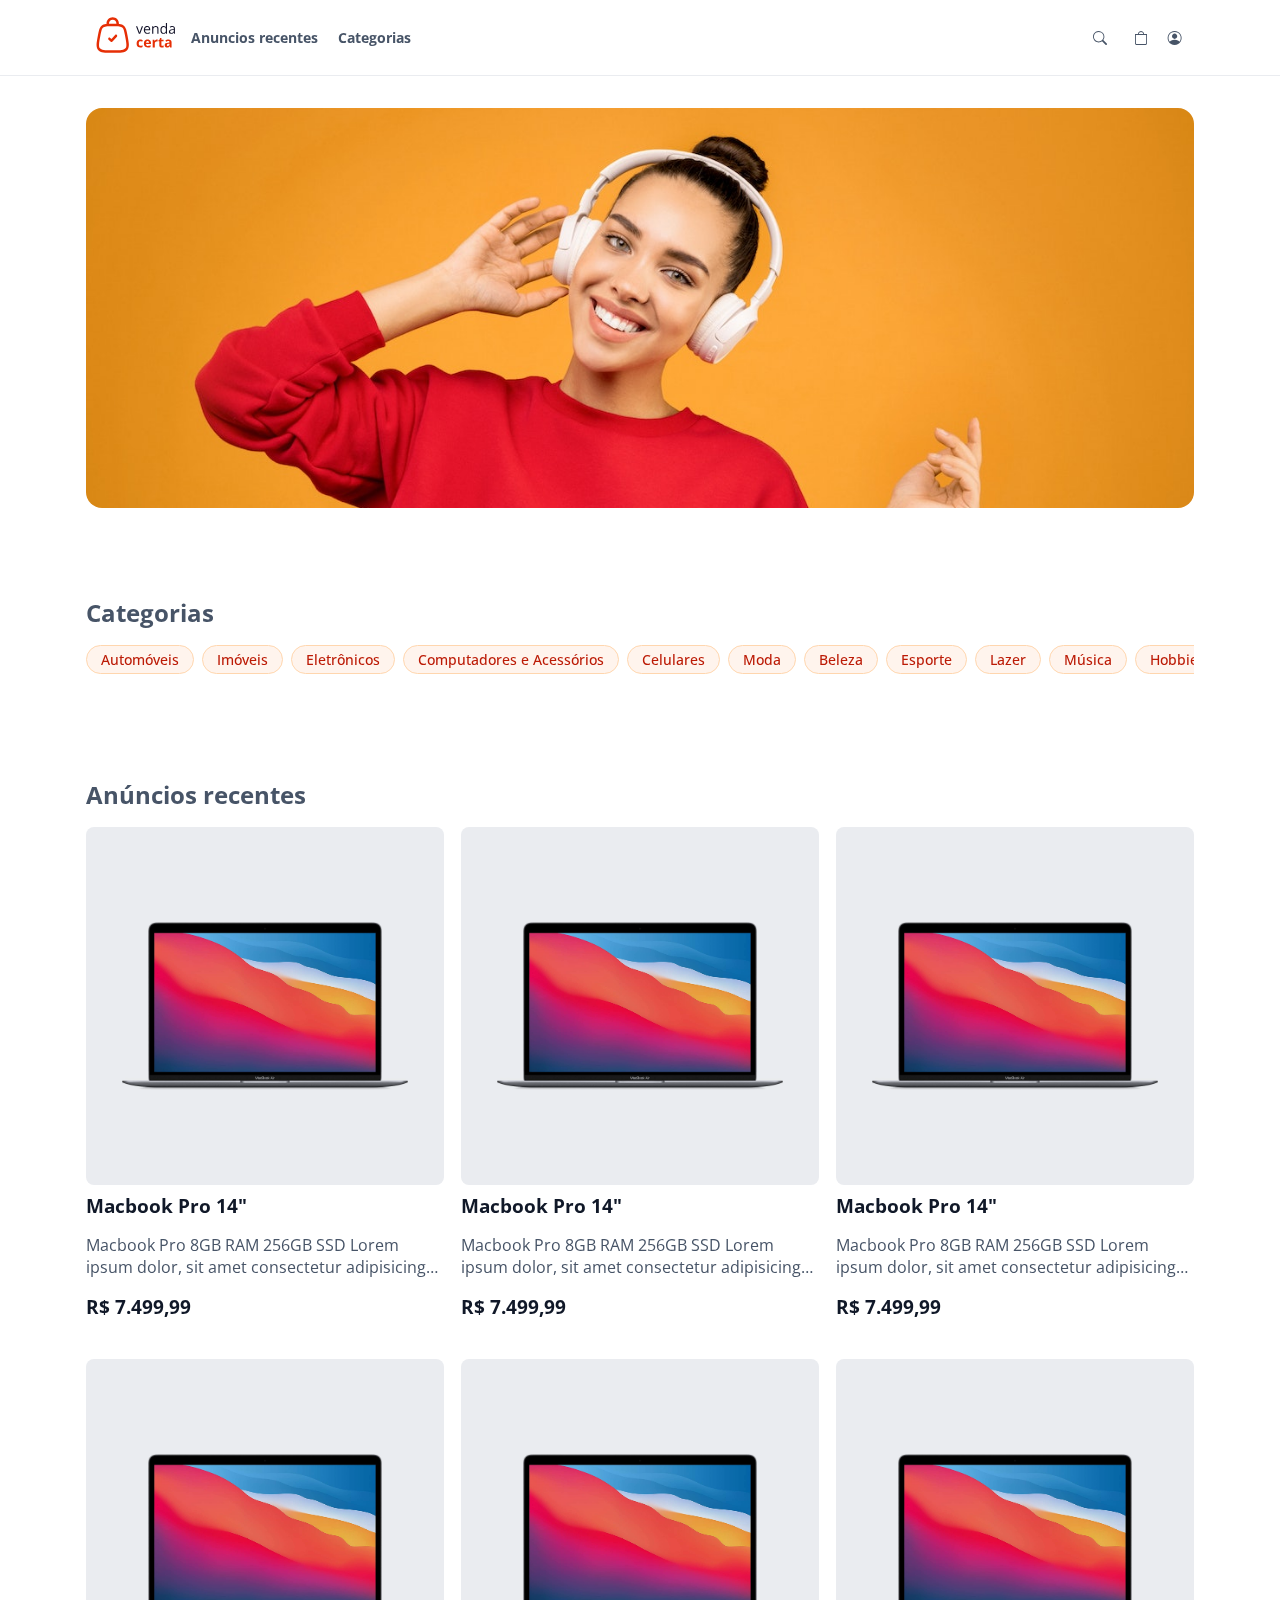
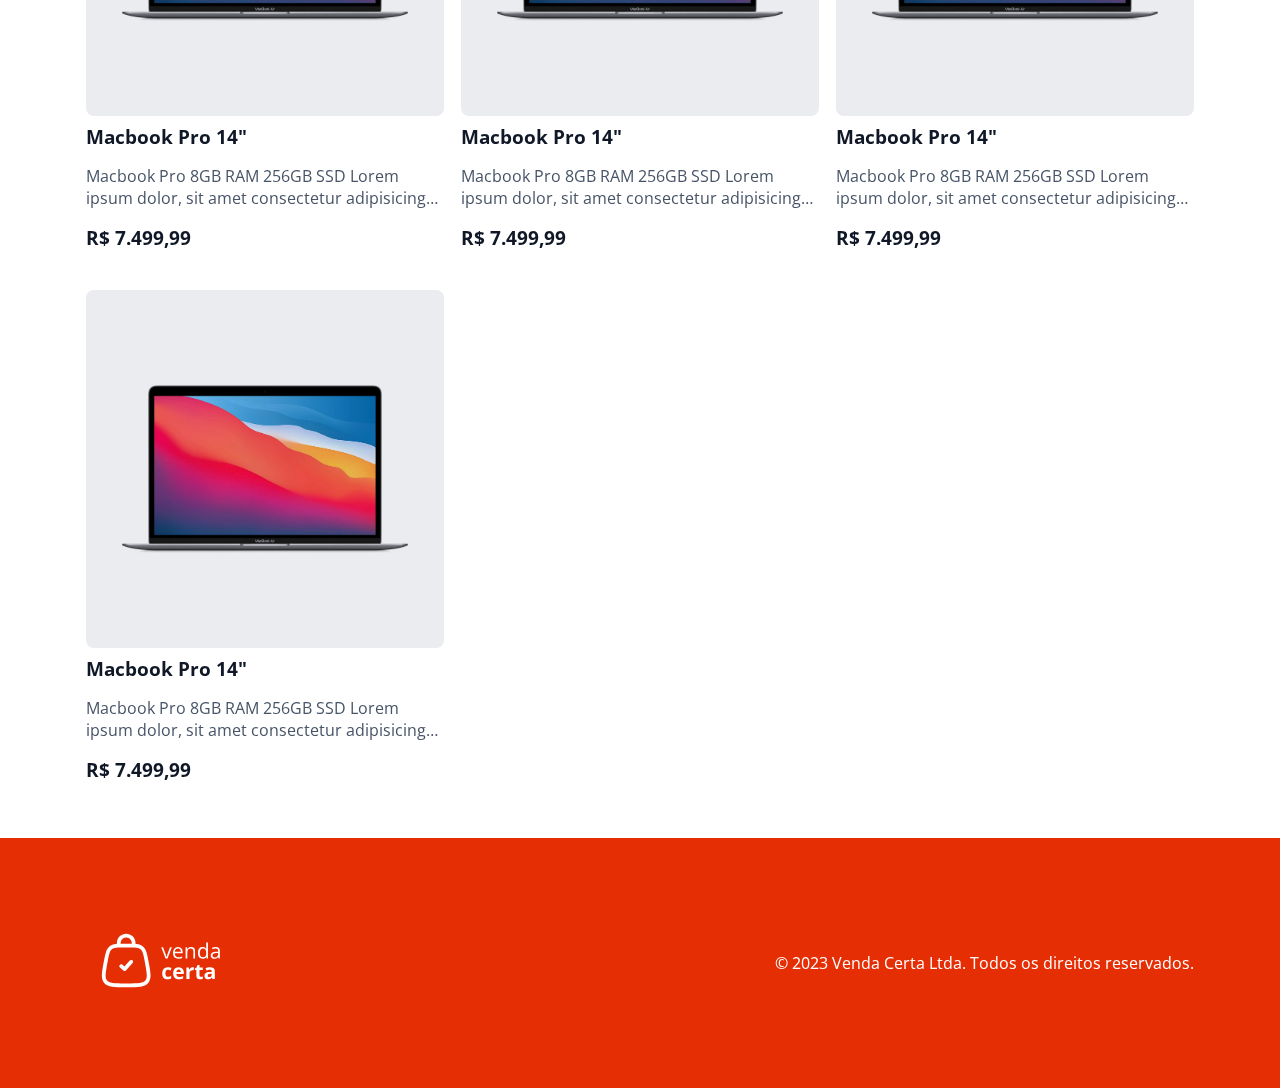
==== commit ea8b44fe: "[FIX] Product card style" ====
--- a/index.html
+++ b/index.html
@@ -242,106 +242,141 @@
             <a href="announcement.html" class="product-card link--no-underline">
               <div class="product-card__thumbnail-wrap">
                 <div class="product-card__image">
-                  <img src="./assets/images/products/macbook.jpg" alt="">
-                </div>
-              </div>
-
-              <div class="product-card__body">
-                <h3 class="product-card__title">Macbook Pro 14"</h3>
-                <h3 class="product-card__price">R$ 7.499,99</h3>
-                <p class="product-card__description">Macbook Pro 8GB RAM 256GB SSD</p>
-
-                <button class="button--md button--outline">Comprar</button>
-              </div>
-            </a>
-            <a href="announcement.html" class="product-card link--no-underline">
-              <div class="product-card__thumbnail-wrap">
-                <div class="product-card__image">
-                  <img src="./assets/images/products/macbook.jpg" alt="">
-                </div>
-              </div>
-
-              <div class="product-card__body">
-                <h3 class="product-card__title">Macbook Pro 14"</h3>
-                <h3 class="product-card__price">R$ 7.499,99</h3>
-                <p class="product-card__description">Macbook Pro 8GB RAM 256GB SSD</p>
-
-                <button class="button--md button--outline">Comprar</button>
-              </div>
-            </a>
-            <a href="announcement.html" class="product-card link--no-underline">
-              <div class="product-card__thumbnail-wrap">
-                <div class="product-card__image">
-                  <img src="./assets/images/products/macbook.jpg" alt="">
-                </div>
-              </div>
-
-              <div class="product-card__body">
-                <h3 class="product-card__title">Macbook Pro 14"</h3>
-                <h3 class="product-card__price">R$ 7.499,99</h3>
-                <p class="product-card__description">Macbook Pro 8GB RAM 256GB SSD</p>
-
-                <button class="button--md button--outline">Comprar</button>
-              </div>
-            </a>
-            <a href="announcement.html" class="product-card link--no-underline">
-              <div class="product-card__thumbnail-wrap">
-                <div class="product-card__image">
-                  <img src="./assets/images/products/macbook.jpg" alt="">
-                </div>
-              </div>
-
-              <div class="product-card__body">
-                <h3 class="product-card__title">Macbook Pro 14"</h3>
-                <h3 class="product-card__price">R$ 7.499,99</h3>
-                <p class="product-card__description">Macbook Pro 8GB RAM 256GB SSD</p>
-
-                <button class="button--md button--outline">Comprar</button>
-              </div>
-            </a>
-            <a href="announcement.html" class="product-card link--no-underline">
-              <div class="product-card__thumbnail-wrap">
-                <div class="product-card__image">
-                  <img src="./assets/images/products/macbook.jpg" alt="">
-                </div>
-              </div>
-
-              <div class="product-card__body">
-                <h3 class="product-card__title">Macbook Pro 14"</h3>
-                <h3 class="product-card__price">R$ 7.499,99</h3>
-                <p class="product-card__description">Macbook Pro 8GB RAM 256GB SSD</p>
-
-                <button class="button--md button--outline">Comprar</button>
-              </div>
-            </a>
-            <a href="announcement.html" class="product-card link--no-underline">
-              <div class="product-card__thumbnail-wrap">
-                <div class="product-card__image">
-                  <img src="./assets/images/products/macbook.jpg" alt="">
-                </div>
-              </div>
-
-              <div class="product-card__body">
-                <h3 class="product-card__title">Macbook Pro 14"</h3>
-                <h3 class="product-card__price">R$ 7.499,99</h3>
-                <p class="product-card__description">Macbook Pro 8GB RAM 256GB SSD</p>
-
-                <button class="button--md button--outline">Comprar</button>
-              </div>
-            </a>
-            <a href="announcement.html" class="product-card link--no-underline">
-              <div class="product-card__thumbnail-wrap">
-                <div class="product-card__image">
-                  <img src="./assets/images/products/macbook.jpg" alt="">
-                </div>
-              </div>
-
-              <div class="product-card__body">
-                <h3 class="product-card__title">Macbook Pro 14"</h3>
-                <h3 class="product-card__price">R$ 7.499,99</h3>
-                <p class="product-card__description">Macbook Pro 8GB RAM 256GB SSD</p>
-
-                <button class="button--md button--outline">Comprar</button>
+                  <img src="./assets/images/products/macbook.jpg" alt="" />
+                </div>
+              </div>
+
+              <div class="product-card__body">
+                <h3 class="product-card__title">Macbook Pro 14"</h3>
+                <p class="product-card__description">
+                  Macbook Pro 8GB RAM 256GB SSD Lorem ipsum dolor, sit amet
+                  consectetur adipisicing elit. Porro tempora neque delectus
+                  nulla sequi nisi repellendus quos harum nesciunt ad eum illum
+                  atque blanditiis obcaecati enim, quas amet, eveniet deleniti!
+                </p>
+                <h3 class="product-card__price">R$ 7.499,99</h3>
+
+                <!-- <button class="button--md button--outline">Comprar</button> -->
+              </div>
+            </a>
+            <a href="announcement.html" class="product-card link--no-underline">
+              <div class="product-card__thumbnail-wrap">
+                <div class="product-card__image">
+                  <img src="./assets/images/products/macbook.jpg" alt="" />
+                </div>
+              </div>
+
+              <div class="product-card__body">
+                <h3 class="product-card__title">Macbook Pro 14"</h3>
+                <p class="product-card__description">
+                  Macbook Pro 8GB RAM 256GB SSD Lorem ipsum dolor, sit amet
+                  consectetur adipisicing elit. Porro tempora neque delectus
+                  nulla sequi nisi repellendus quos harum nesciunt ad eum illum
+                  atque blanditiis obcaecati enim, quas amet, eveniet deleniti!
+                </p>
+                <h3 class="product-card__price">R$ 7.499,99</h3>
+
+                <!-- <button class="button--md button--outline">Comprar</button> -->
+              </div>
+            </a>
+            <a href="announcement.html" class="product-card link--no-underline">
+              <div class="product-card__thumbnail-wrap">
+                <div class="product-card__image">
+                  <img src="./assets/images/products/macbook.jpg" alt="" />
+                </div>
+              </div>
+
+              <div class="product-card__body">
+                <h3 class="product-card__title">Macbook Pro 14"</h3>
+                <p class="product-card__description">
+                  Macbook Pro 8GB RAM 256GB SSD Lorem ipsum dolor, sit amet
+                  consectetur adipisicing elit. Porro tempora neque delectus
+                  nulla sequi nisi repellendus quos harum nesciunt ad eum illum
+                  atque blanditiis obcaecati enim, quas amet, eveniet deleniti!
+                </p>
+                <h3 class="product-card__price">R$ 7.499,99</h3>
+
+                <!-- <button class="button--md button--outline">Comprar</button> -->
+              </div>
+            </a>
+            <a href="announcement.html" class="product-card link--no-underline">
+              <div class="product-card__thumbnail-wrap">
+                <div class="product-card__image">
+                  <img src="./assets/images/products/macbook.jpg" alt="" />
+                </div>
+              </div>
+
+              <div class="product-card__body">
+                <h3 class="product-card__title">Macbook Pro 14"</h3>
+                <p class="product-card__description">
+                  Macbook Pro 8GB RAM 256GB SSD Lorem ipsum dolor, sit amet
+                  consectetur adipisicing elit. Porro tempora neque delectus
+                  nulla sequi nisi repellendus quos harum nesciunt ad eum illum
+                  atque blanditiis obcaecati enim, quas amet, eveniet deleniti!
+                </p>
+                <h3 class="product-card__price">R$ 7.499,99</h3>
+
+                <!-- <button class="button--md button--outline">Comprar</button> -->
+              </div>
+            </a>
+            <a href="announcement.html" class="product-card link--no-underline">
+              <div class="product-card__thumbnail-wrap">
+                <div class="product-card__image">
+                  <img src="./assets/images/products/macbook.jpg" alt="" />
+                </div>
+              </div>
+
+              <div class="product-card__body">
+                <h3 class="product-card__title">Macbook Pro 14"</h3>
+                <p class="product-card__description">
+                  Macbook Pro 8GB RAM 256GB SSD Lorem ipsum dolor, sit amet
+                  consectetur adipisicing elit. Porro tempora neque delectus
+                  nulla sequi nisi repellendus quos harum nesciunt ad eum illum
+                  atque blanditiis obcaecati enim, quas amet, eveniet deleniti!
+                </p>
+                <h3 class="product-card__price">R$ 7.499,99</h3>
+
+                <!-- <button class="button--md button--outline">Comprar</button> -->
+              </div>
+            </a>
+            <a href="announcement.html" class="product-card link--no-underline">
+              <div class="product-card__thumbnail-wrap">
+                <div class="product-card__image">
+                  <img src="./assets/images/products/macbook.jpg" alt="" />
+                </div>
+              </div>
+
+              <div class="product-card__body">
+                <h3 class="product-card__title">Macbook Pro 14"</h3>
+                <p class="product-card__description">
+                  Macbook Pro 8GB RAM 256GB SSD Lorem ipsum dolor, sit amet
+                  consectetur adipisicing elit. Porro tempora neque delectus
+                  nulla sequi nisi repellendus quos harum nesciunt ad eum illum
+                  atque blanditiis obcaecati enim, quas amet, eveniet deleniti!
+                </p>
+                <h3 class="product-card__price">R$ 7.499,99</h3>
+
+                <!-- <button class="button--md button--outline">Comprar</button> -->
+              </div>
+            </a>
+            <a href="announcement.html" class="product-card link--no-underline">
+              <div class="product-card__thumbnail-wrap">
+                <div class="product-card__image">
+                  <img src="./assets/images/products/macbook.jpg" alt="" />
+                </div>
+              </div>
+
+              <div class="product-card__body">
+                <h3 class="product-card__title">Macbook Pro 14"</h3>
+                <p class="product-card__description">
+                  Macbook Pro 8GB RAM 256GB SSD Lorem ipsum dolor, sit amet
+                  consectetur adipisicing elit. Porro tempora neque delectus
+                  nulla sequi nisi repellendus quos harum nesciunt ad eum illum
+                  atque blanditiis obcaecati enim, quas amet, eveniet deleniti!
+                </p>
+                <h3 class="product-card__price">R$ 7.499,99</h3>
+
+                <!-- <button class="button--md button--outline">Comprar</button> -->
               </div>
             </a>
           </div>
@@ -362,7 +397,6 @@
         <p class="footer__copyright">
           © 2023 Venda Certa Ltda. Todos os direitos reservados.
         </p>
-
       </div>
     </footer>
 
--- a/style/main.css
+++ b/style/main.css
@@ -52,6 +52,31 @@
   color: var(--gray-600);
 }
 
+html {
+  scroll-behavior: smooth;
+}
+
+::-webkit-scrollbar {
+  width: 8px;
+  height: 8px;
+}
+
+/* Track */
+::-webkit-scrollbar-track {
+  background: var(--gray-100);
+}
+
+/* Handle */
+::-webkit-scrollbar-thumb {
+  background: var(--orange-600);
+  border-radius: 12px;
+}
+
+/* Handle on hover */
+::-webkit-scrollbar-thumb:hover {
+  background: var(--orange-700);
+}
+
 /* body {
   min-height: 100%;
 } */
@@ -311,7 +336,8 @@
 
 /* BREADCRUMB */
 .breadcrumb {
-  margin: 16px 0 32px;
+  /* margin: 16px 0; */
+  /* margin: 16px 0 32px; */
 }
 
 .breadcrumb__link a {
@@ -410,8 +436,10 @@
 
 .search-wrapper__filters {
   display: none;
-  position: absolute;
-  top: 48px;
+  /* position: absolute;
+  top: 64px; */
+
+  margin-top: 8px;
 
   width: 100%;
   background-color: #fff;
@@ -432,7 +460,8 @@
   flex-wrap: nowrap;
   justify-content: flex-start;
   align-items: center;
-  overflow: auto;
+  overflow-x: scroll;
+  padding-bottom: 16px;
 }
 
 /* GENERAL CLASSES */
@@ -514,28 +543,32 @@
 }
 
 .product-card__title {
-  flex-basis: 50%;
-  margin: 8px 0;
-  white-space: nowrap;
-  overflow: hidden;
-  text-overflow: ellipsis;
-}
-
-.product-card__price {
-  flex-basis: 50%;
-  text-align: end;
-  margin: 8px 0;
-  white-space: nowrap;
-  overflow: hidden;
-  text-overflow: ellipsis;
-}
-
-.product-card__description {
   flex-basis: 100%;
   margin: 8px 0;
   white-space: nowrap;
   overflow: hidden;
   text-overflow: ellipsis;
+}
+
+.product-card__price {
+  flex-basis: 100%;
+  /* text-align: end; */
+  margin: 8px 0;
+  white-space: nowrap;
+  overflow: hidden;
+  text-overflow: ellipsis;
+}
+
+.product-card__description {
+  flex-basis: 100%;
+  margin: 8px 0;
+  /* white-space: nowrap;
+  overflow: hidden;
+  text-overflow: ellipsis; */
+  display: -webkit-box;
+  -webkit-line-clamp: 2;
+  -webkit-box-orient: vertical;  
+  overflow: hidden;
 }
 
 hr {
@@ -630,19 +663,108 @@
 }
 
 
-
-
 /* Small devices (landscape phones, 576px and up) */
+@media (min-width: 576px) {
+
+  .container,
+  .container-sm {
+    width: 540px;
+  }
+
+  .container-md,
+  .container-lg,
+  .container-xl,
+  .container-xxl,
+  .container-fluid {
+    width: 100%;
+  }
+
+  .product-card {
+    max-width: calc(33% - 8px);
+  }
+}
+
 @media (min-width: 576px) {}
 
 /* Medium devices (tablets, 768px and up) */
+@media (min-width: 768px) {
+  .hero {
+    border-radius: 16px;
+  }
+
+  .container,
+  .container-sm,
+  .container-md {
+    width: 720px;
+  }
+
+  .container-lg,
+  .container-xl,
+  .container-xxl,
+  .container-fluid {
+    width: 100%;
+  }
+
+  .radio-inputs {
+    width: calc(50% - 8px);
+  }
+}
+
 @media (min-width: 768px) {}
 
 /* Large devices (desktops, 992px and up) */
+@media (min-width: 992px) {
+
+  .container,
+  .container-sm,
+  .container-md,
+  .container-lg {
+    width: 960px;
+  }
+
+  .container-xl,
+  .container-xxl,
+  .container-fluid {
+    width: 100%;
+  }
+}
+
 @media (min-width: 992px) {}
 
 /* X-Large devices (large desktops, 1200px and up) */
+@media (min-width: 1200px) {
+
+  .container,
+  .container-sm,
+  .container-md,
+  .container-lg,
+  .container-xl {
+    width: 1140px;
+  }
+
+  .container-xxl,
+  .container-fluid {
+    width: 100%;
+  }
+}
+
 @media (min-width: 1200px) {}
 
 /* XX-Large devices (larger desktops, 1400px and up) */
+@media (min-width: 1400px) {
+
+  .container,
+  .container-sm,
+  .container-md,
+  .container-lg,
+  .container-xl,
+  .container-xxl {
+    width: 1320px;
+  }
+
+  .container-fluid {
+    width: 100%;
+  }
+}
+
 @media (min-width: 1400px) {}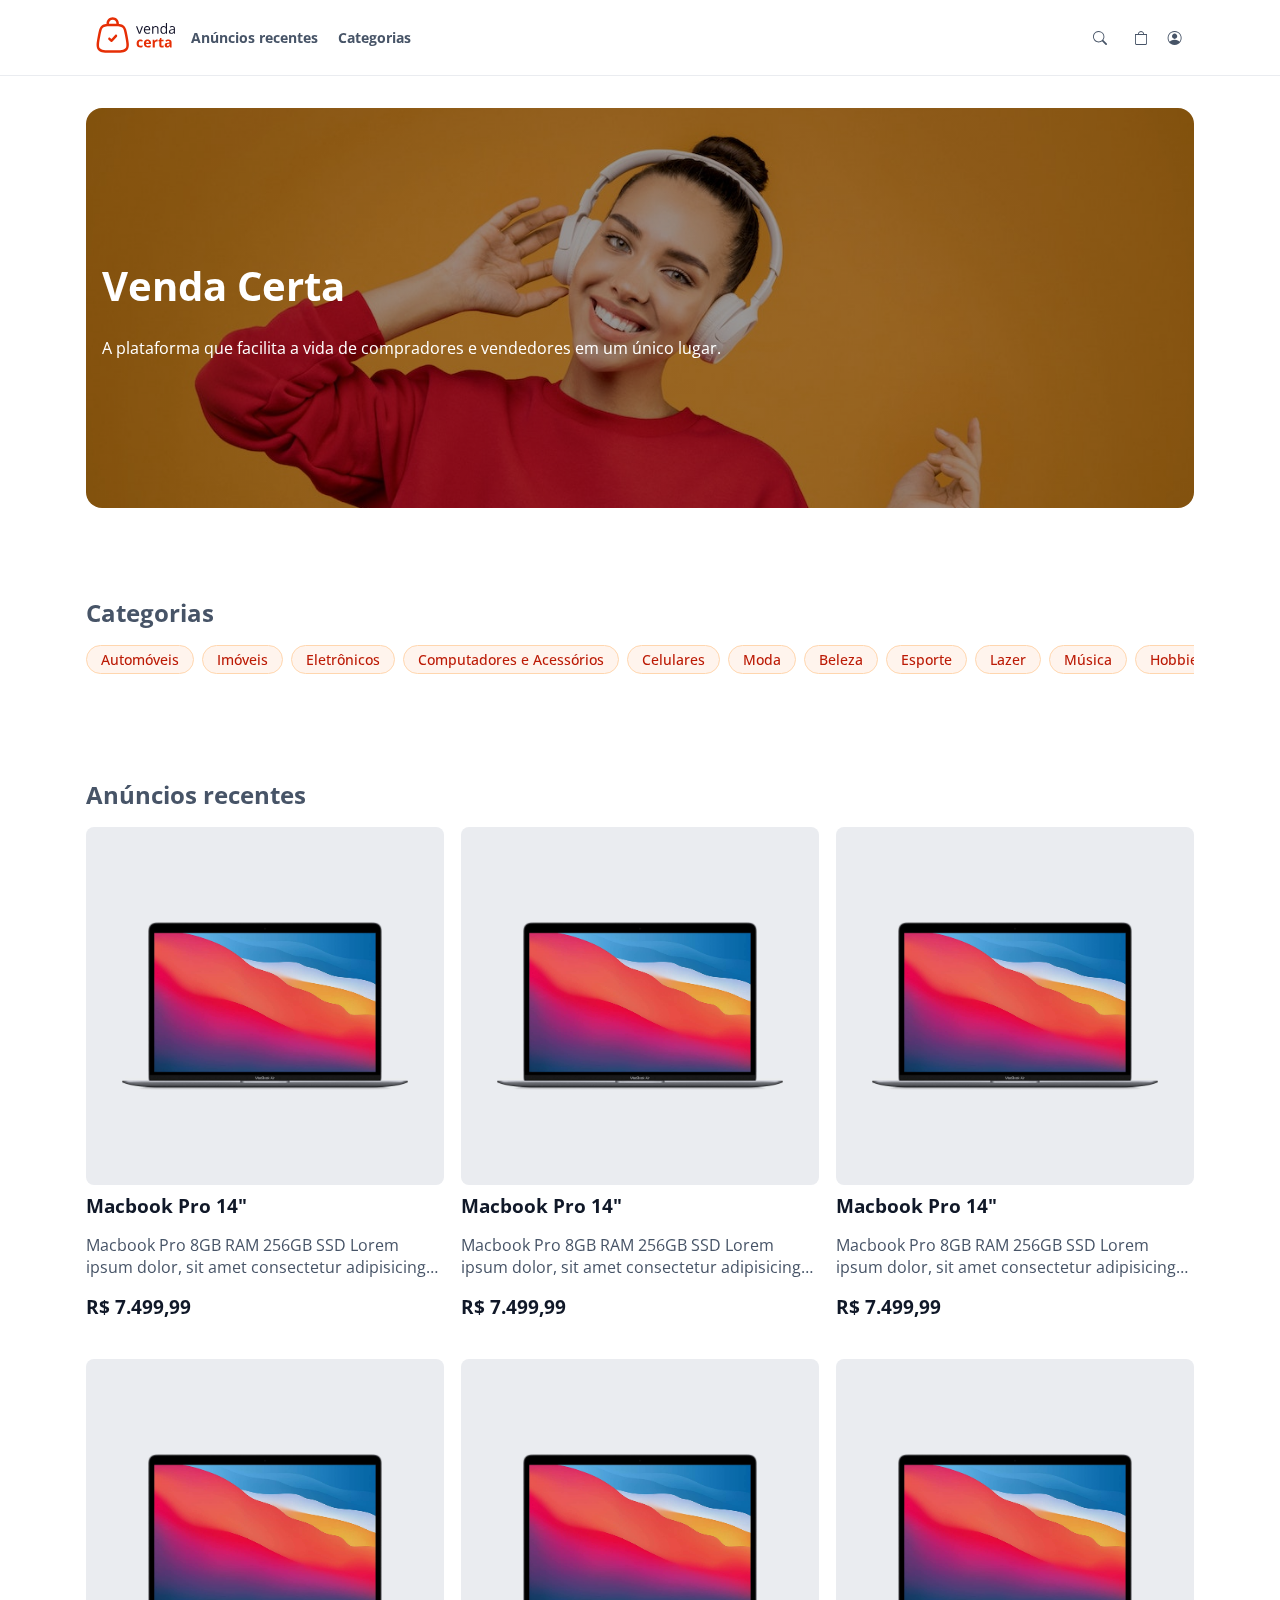
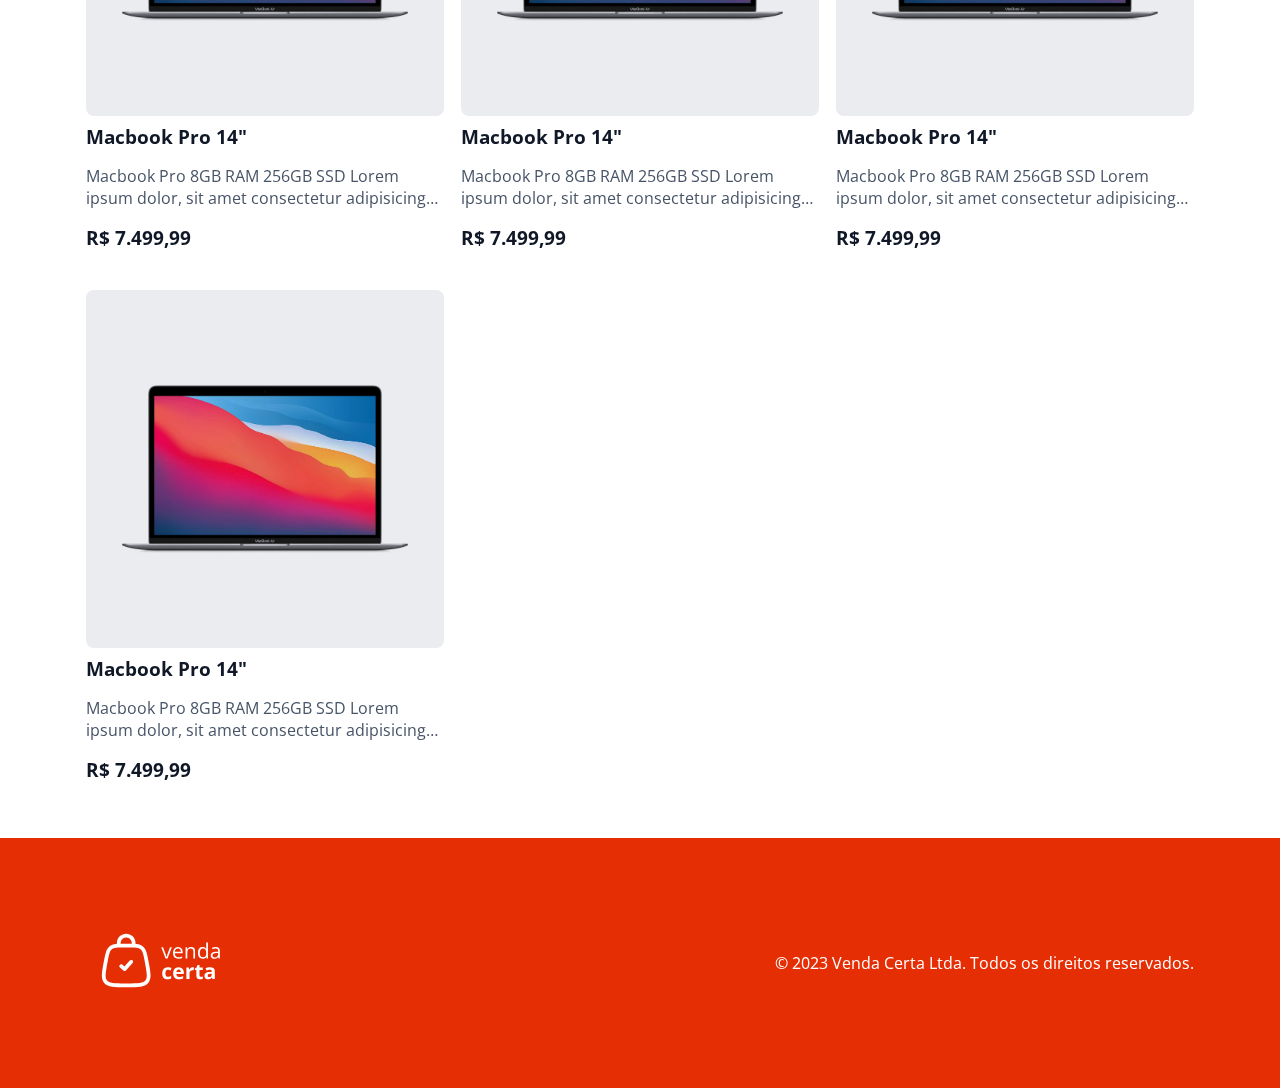
==== commit 27482671: "[FIX] Hero section" ====
--- a/index.html
+++ b/index.html
@@ -35,7 +35,7 @@
         <ul class="navbar__links list--none list--inline">
           <li class="navbar__link">
             <a href="#recent-announcements" class="link--no-underline"
-              >Anuncios recentes</a
+              >Anúncios recentes</a
             >
           </li>
           <li class="navbar__link">
@@ -193,25 +193,11 @@
       </div>
 
       <section class="container">
-        <div class="hero"></div>
+        <div class="hero">
+          <h1 class="hero__title">Venda Certa</h1>
+          <p class="hero__subtitle">A plataforma que facilita a vida de compradores e vendedores em um único lugar.</p>
+        </div>
       </section>
-
-      <!-- <div class="container">
-        <span class="badge badge--blue"> Computadores </span>
-        <span class="badge badge--green"> Celulares </span>
-        <span class="badge badge--orange"> Eletrônicos </span>
-        <ul class="breadcrumb list--none list--inline">
-          <li class="breadcrumb__link">
-            <a class="link--no-underline" href="#">Home</a>
-          </li>
-          <li class="breadcrumb__link">
-            <a class="link--no-underline" href="#">Anúncios</a>
-          </li>
-          <li class="breadcrumb__link breadcrumb__link--active">
-            <a class="link--no-underline" href="#">Categorias</a>
-          </li>
-        </ul>
-      </div> -->
 
       <section class="container">
         <div id="categories" class="category">
--- a/style/main.css
+++ b/style/main.css
@@ -481,9 +481,25 @@
 .hero {
   width: 100%;
   height: 400px;
-  background: var(--orange-100) url("../assets/images/girl-headphone.jpg") no-repeat center;
+  background: linear-gradient(rgba(0, 0, 0, 0.4), rgba(0, 0, 0, 0.4)), url("../assets/images/girl-headphone.jpg") no-repeat center;
   background-size: cover;
   margin: 16px 0 32px;
+  padding: 16px;
+
+  display: flex;
+  flex-direction: column;
+  justify-content: flex-start;
+  align-items: flex-start;
+}
+
+.hero__title {
+  font-size: 2.5rem;
+  margin-bottom: 24px;
+}
+
+.hero__title,
+.hero__subtitle {
+  color: #fff;
 }
 
 main>section {
@@ -567,7 +583,7 @@
   text-overflow: ellipsis; */
   display: -webkit-box;
   -webkit-line-clamp: 2;
-  -webkit-box-orient: vertical;  
+  -webkit-box-orient: vertical;
   overflow: hidden;
 }
 
@@ -689,6 +705,7 @@
 /* Medium devices (tablets, 768px and up) */
 @media (min-width: 768px) {
   .hero {
+    justify-content: center;
     border-radius: 16px;
   }
 
